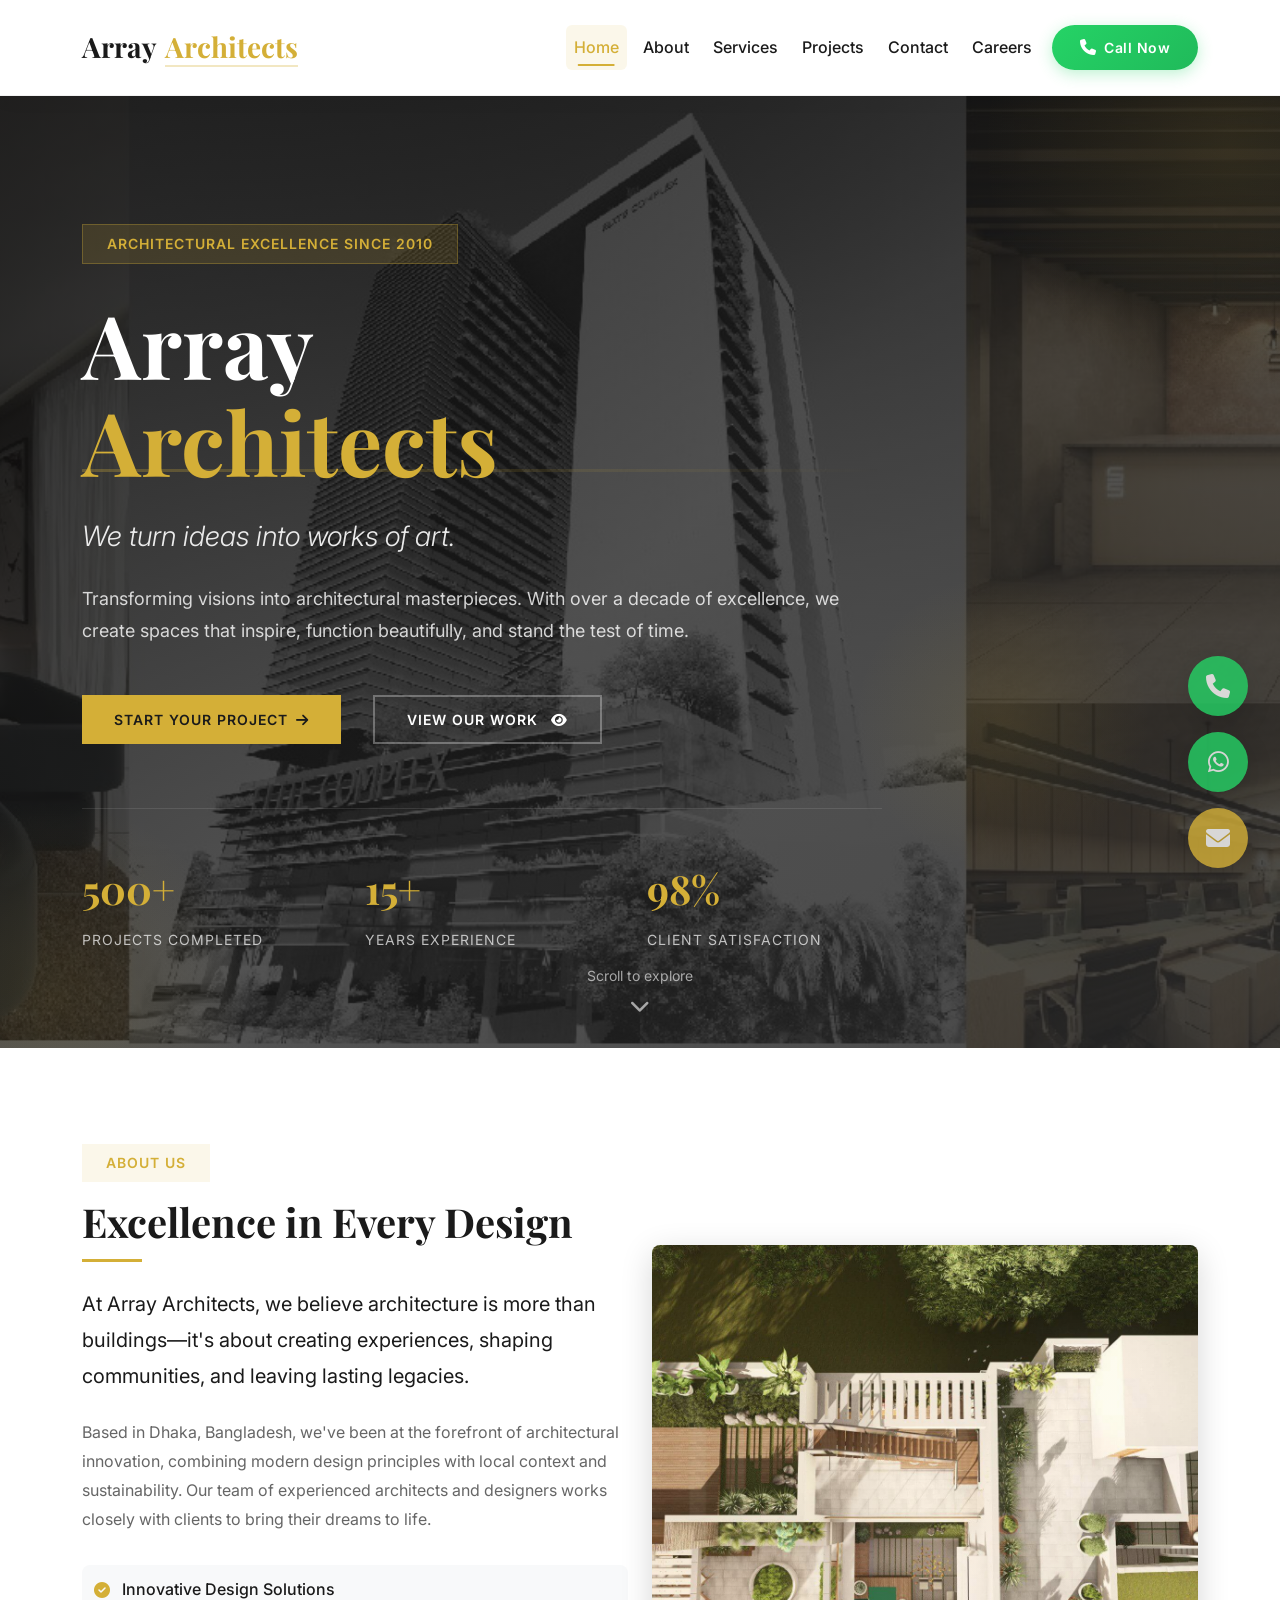
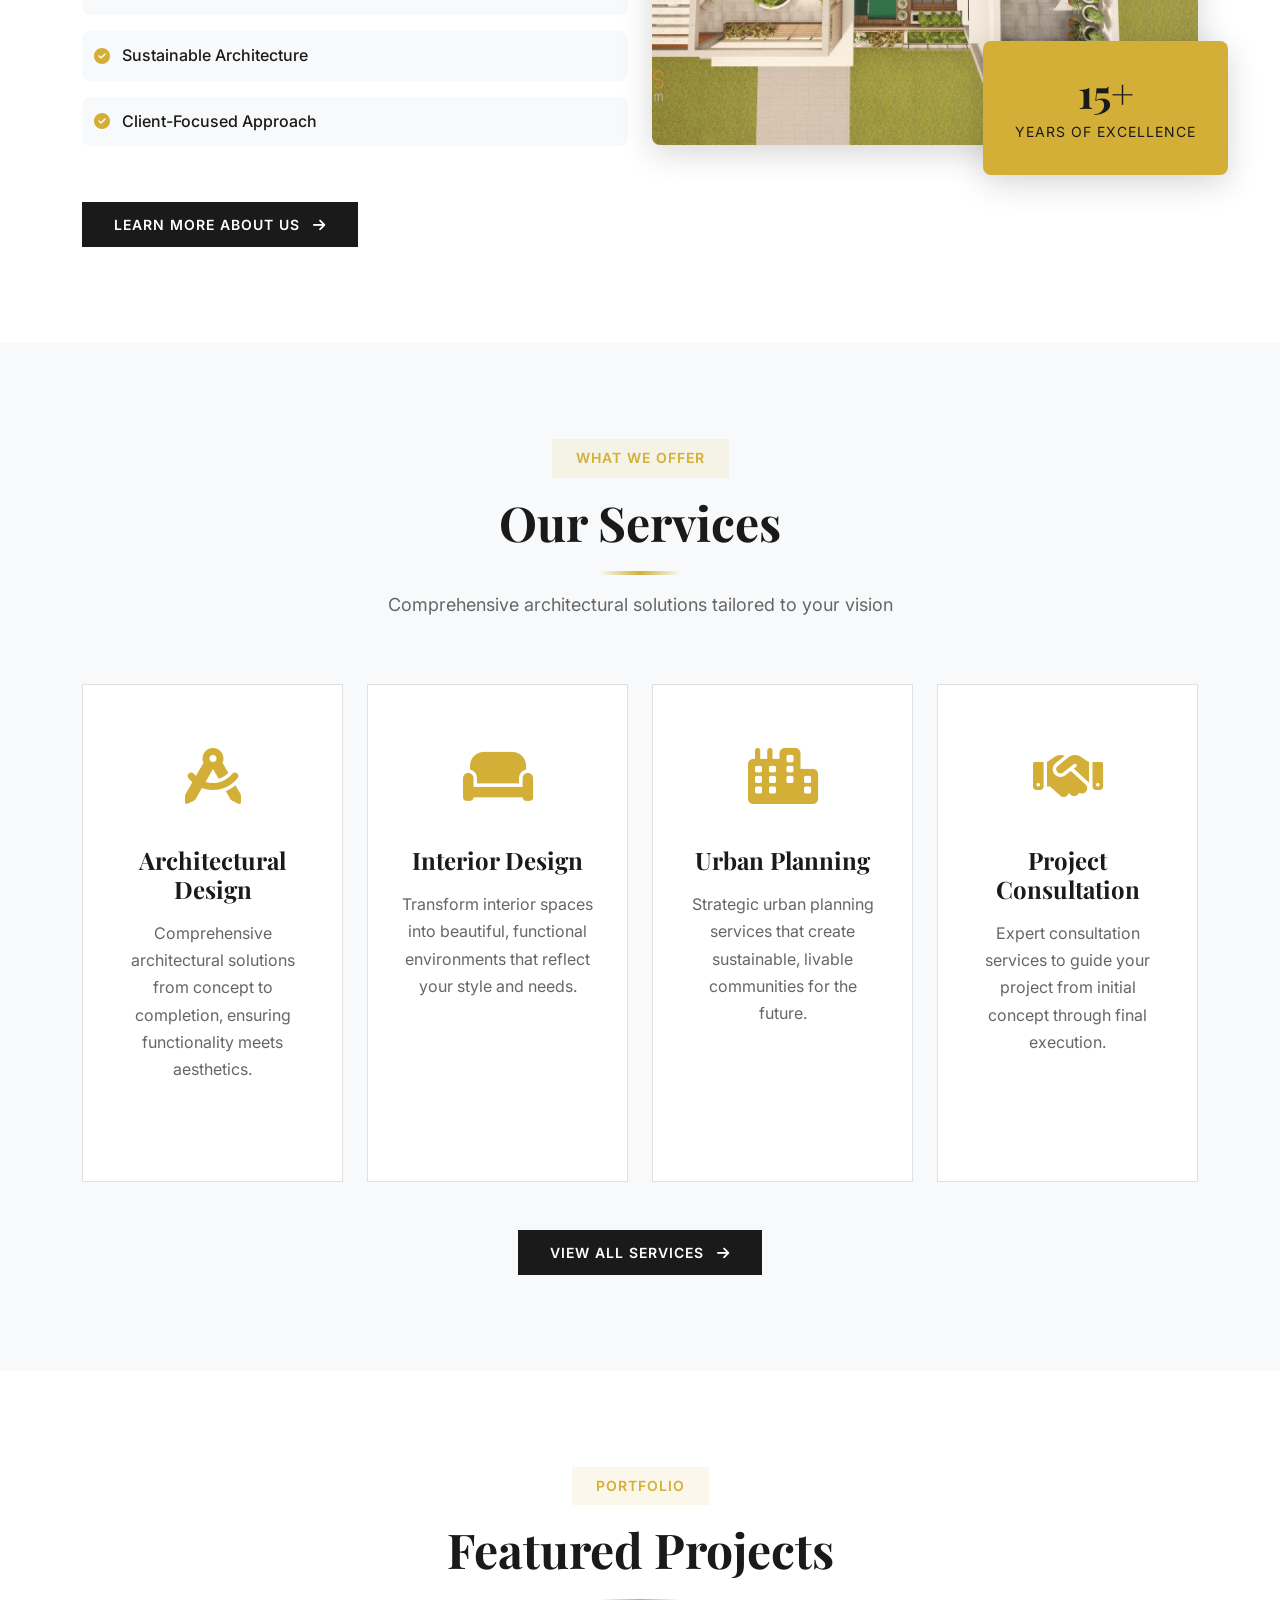
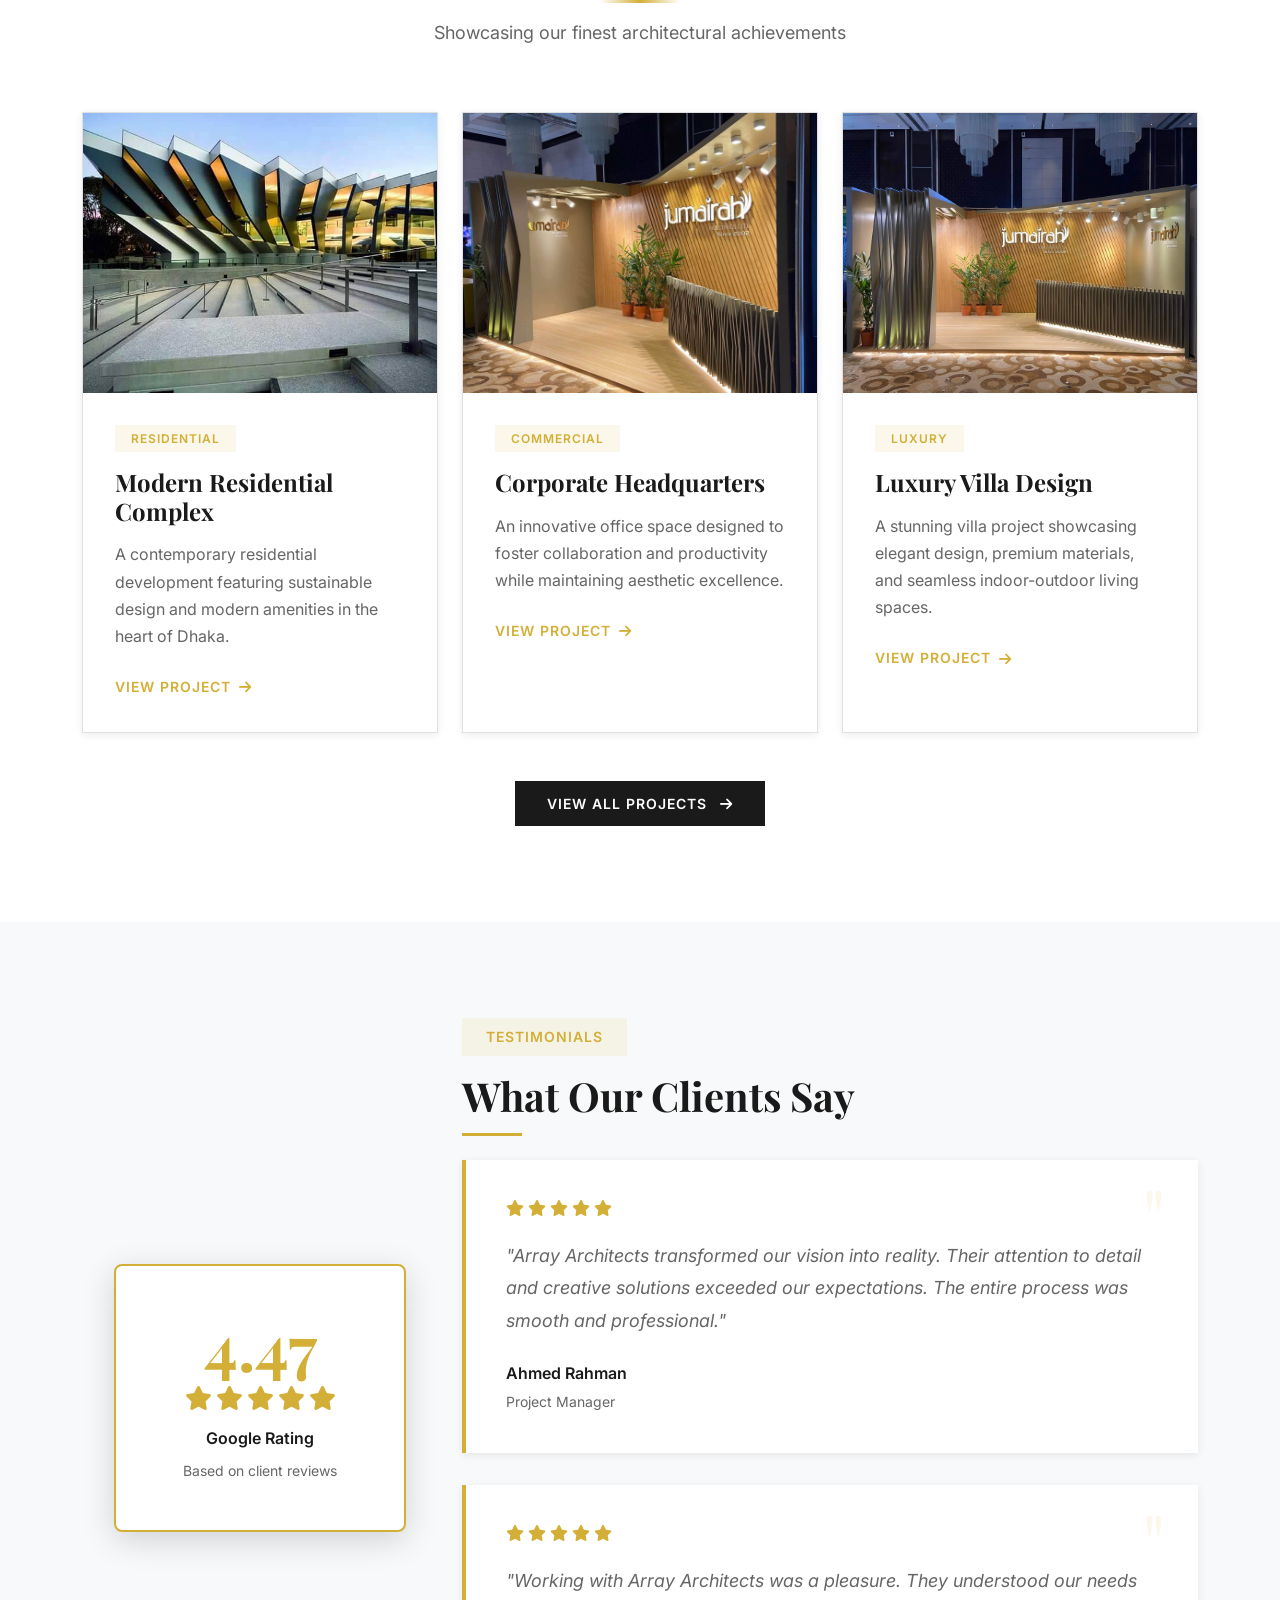
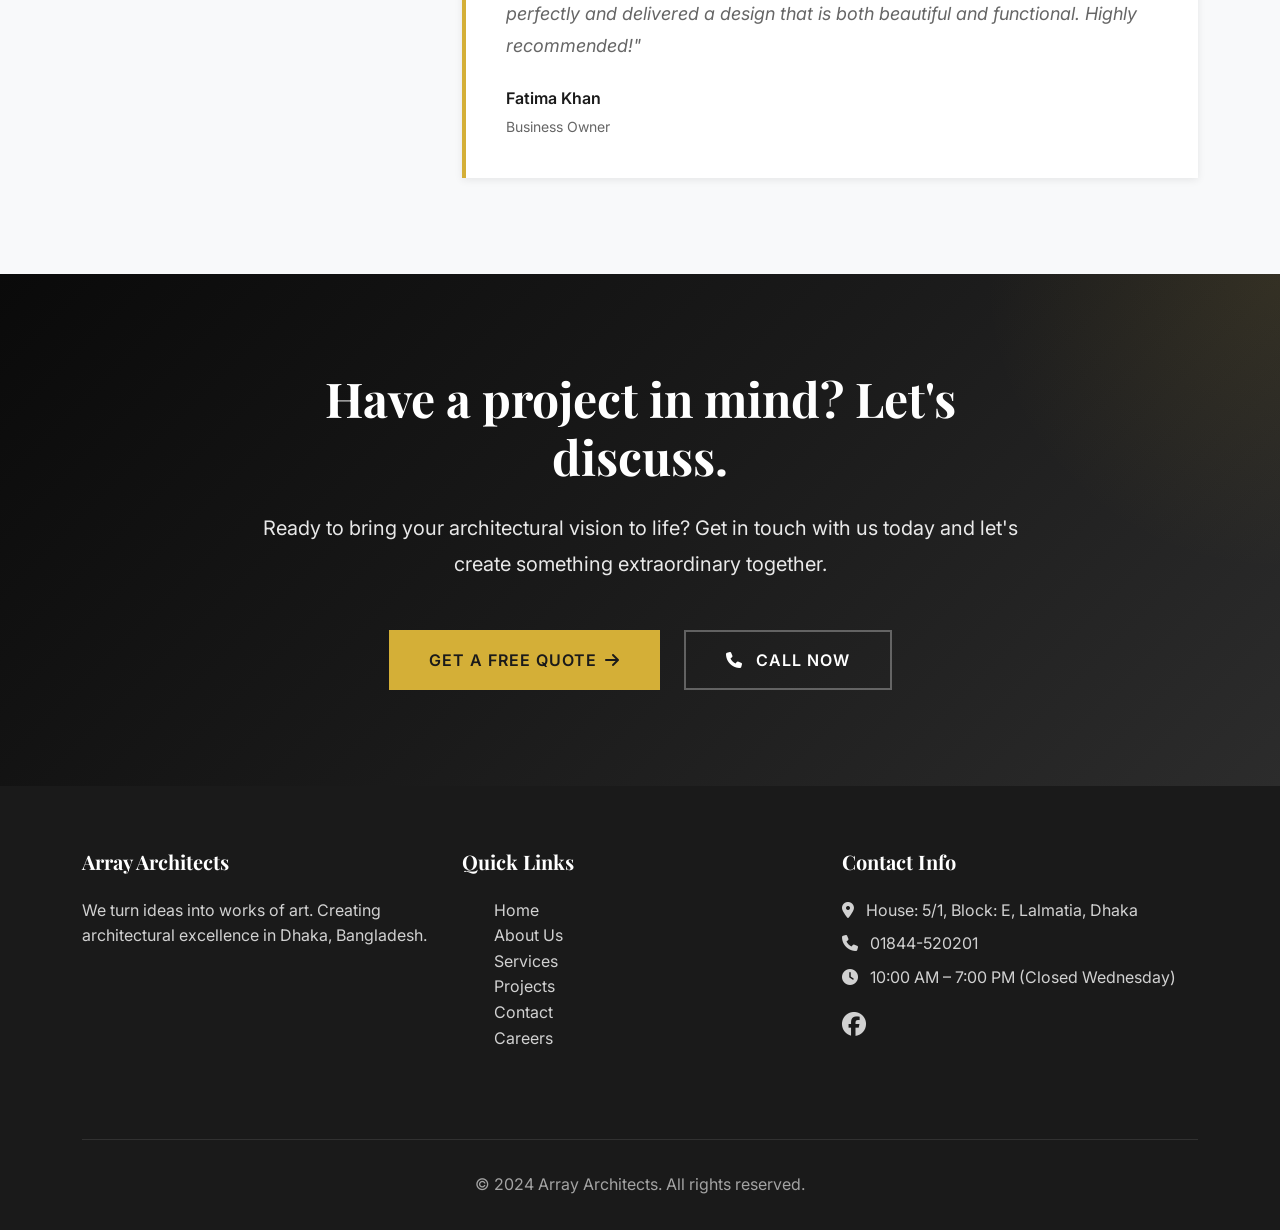
==== index.html @ 4f80e654 "Initial commit" ====
<!DOCTYPE html>
<html lang="en">
<head>
    <meta charset="UTF-8">
    <meta name="viewport" content="width=device-width, initial-scale=1.0">
    <meta name="description" content="Array Architects - We turn ideas into works of art. Professional architectural design, interior design, and urban planning services in Dhaka, Bangladesh.">
    <meta name="keywords" content="architecture, interior design, urban planning, Dhaka, Bangladesh, Array Architects">
    <meta name="author" content="Array Architects">
    <title>Array Architects - We turn ideas into works of art</title>
    
    <!-- Bootstrap 5 CSS -->
    <link href="https://cdn.jsdelivr.net/npm/bootstrap@5.3.0/dist/css/bootstrap.min.css" rel="stylesheet">
    
    <!-- Google Fonts -->
    <link href="https://fonts.googleapis.com/css2?family=Playfair+Display:wght@400;700&family=Inter:wght@300;400;500;600;700&display=swap" rel="stylesheet">
    
    <!-- Font Awesome for Icons -->
    <link rel="stylesheet" href="https://cdnjs.cloudflare.com/ajax/libs/font-awesome/6.4.0/css/all.min.css">
    
    <!-- Custom CSS -->
    <link rel="stylesheet" href="assets/css/style.css">
</head>
<body>
    <!-- ===== NAVBAR ===== -->
    <nav class="navbar navbar-expand-lg">
        <div class="container">
            <a class="navbar-brand" href="index.html">
                <span class="brand-text">Array</span>
                <span class="brand-accent">Architects</span>
            </a>
            <button class="navbar-toggler" type="button" data-bs-toggle="collapse" data-bs-target="#navbarNav" aria-label="Toggle navigation">
                <span class="navbar-toggler-icon"></span>
            </button>
            <div class="collapse navbar-collapse" id="navbarNav">
                <ul class="navbar-nav ms-auto">
                    <li class="nav-item">
                        <a class="nav-link active" href="index.html">
                            <span>Home</span>
                        </a>
                    </li>
                    <li class="nav-item">
                        <a class="nav-link" href="about.html">
                            <span>About</span>
                        </a>
                    </li>
                    <li class="nav-item">
                        <a class="nav-link" href="services.html">
                            <span>Services</span>
                        </a>
                    </li>
                    <li class="nav-item">
                        <a class="nav-link" href="projects.html">
                            <span>Projects</span>
                        </a>
                    </li>
                    <li class="nav-item">
                        <a class="nav-link" href="contact.html">
                            <span>Contact</span>
                        </a>
                    </li>
                    <li class="nav-item">
                        <a class="nav-link" href="careers.html">
                            <span>Careers</span>
                        </a>
                    </li>
                    <li class="nav-item">
                        <a class="btn btn-call" href="tel:+8801844520201">
                            <i class="fas fa-phone"></i>
                            <span>Call Now</span>
                        </a>
                    </li>
                </ul>
            </div>
        </div>
    </nav>

    <!-- ===== HERO SECTION ===== -->
    <section class="hero">
        <div class="hero-background" style="background-image: url('assets/images/banner1.jpg');">
            <div class="hero-overlay"></div>
            <div class="hero-shapes">
                <div class="shape shape-1"></div>
                <div class="shape shape-2"></div>
                <div class="shape shape-3"></div>
            </div>
        </div>
        <div class="container">
            <div class="hero-content">
                <div class="hero-badge">
                    <span>Architectural Excellence Since 2010</span>
                </div>
                <h1 class="hero-title">
                    <span class="title-line">Array</span>
                    <span class="title-line accent">Architects</span>
                </h1>
                <p class="tagline">We turn ideas into works of art.</p>
                <p class="hero-description">Transforming visions into architectural masterpieces. With over a decade of excellence, we create spaces that inspire, function beautifully, and stand the test of time.</p>
                <div class="hero-cta">
                    <a href="contact.html" class="btn btn-accent me-3">
                        <span>Start Your Project</span>
                        <i class="fas fa-arrow-right ms-2"></i>
                    </a>
                    <a href="projects.html" class="btn btn-outline-light">
                        <span>View Our Work</span>
                        <i class="fas fa-eye ms-2"></i>
                    </a>
                </div>
                <div class="hero-stats">
                    <div class="stat-item">
                        <div class="stat-number">500+</div>
                        <div class="stat-label">Projects Completed</div>
                    </div>
                    <div class="stat-item">
                        <div class="stat-number">15+</div>
                        <div class="stat-label">Years Experience</div>
                    </div>
                    <div class="stat-item">
                        <div class="stat-number">98%</div>
                        <div class="stat-label">Client Satisfaction</div>
                    </div>
                </div>
            </div>
        </div>
        <div class="hero-scroll-indicator">
            <span>Scroll to explore</span>
            <i class="fas fa-chevron-down"></i>
        </div>
    </section>

    <!-- ===== COMPANY INTRO ===== -->
    <section class="section intro-section">
        <div class="container">
            <div class="row align-items-center">
                <div class="col-lg-6">
                    <div class="section-label">About Us</div>
                    <h2 class="section-heading">Excellence in Every Design</h2>
                    <p class="lead-text">At Array Architects, we believe architecture is more than buildings—it's about creating experiences, shaping communities, and leaving lasting legacies.</p>
                    <p class="intro-text">Based in Dhaka, Bangladesh, we've been at the forefront of architectural innovation, combining modern design principles with local context and sustainability. Our team of experienced architects and designers works closely with clients to bring their dreams to life.</p>
                    <div class="intro-features">
                        <div class="feature-item">
                            <i class="fas fa-check-circle"></i>
                            <span>Innovative Design Solutions</span>
                        </div>
                        <div class="feature-item">
                            <i class="fas fa-check-circle"></i>
                            <span>Sustainable Architecture</span>
                        </div>
                        <div class="feature-item">
                            <i class="fas fa-check-circle"></i>
                            <span>Client-Focused Approach</span>
                        </div>
                    </div>
                    <a href="about.html" class="btn btn-primary mt-4">
                        <span>Learn More About Us</span>
                        <i class="fas fa-arrow-right ms-2"></i>
                    </a>
                </div>
                <div class="col-lg-6">
                    <div class="intro-image-wrapper">
                        <div class="intro-image">
                            <img src="assets/images/banner2.jpg" alt="Array Architects Excellence">
                            <div class="image-overlay"></div>
                        </div>
                        <div class="intro-badge">
                            <div class="badge-content">
                                <div class="badge-number">15+</div>
                                <div class="badge-text">Years of Excellence</div>
                            </div>
                        </div>
                    </div>
                </div>
            </div>
        </div>
    </section>

    <!-- ===== SERVICES OVERVIEW ===== -->
    <section class="section section-light services-section">
        <div class="container">
            <div class="section-header">
                <div class="section-label">What We Offer</div>
                <h2 class="section-title">Our Services</h2>
                <p class="section-subtitle">Comprehensive architectural solutions tailored to your vision</p>
            </div>
            <div class="row g-4">
                <div class="col-md-6 col-lg-3">
                    <div class="service-card">
                        <div class="service-card-inner">
                            <div class="service-icon">
                                <i class="fas fa-drafting-compass"></i>
                            </div>
                            <h4>Architectural Design</h4>
                            <p>Comprehensive architectural solutions from concept to completion, ensuring functionality meets aesthetics.</p>
                            <div class="service-link">
                                <a href="services.html">Learn More <i class="fas fa-arrow-right"></i></a>
                            </div>
                        </div>
                    </div>
                </div>
                <div class="col-md-6 col-lg-3">
                    <div class="service-card">
                        <div class="service-card-inner">
                            <div class="service-icon">
                                <i class="fas fa-couch"></i>
                            </div>
                            <h4>Interior Design</h4>
                            <p>Transform interior spaces into beautiful, functional environments that reflect your style and needs.</p>
                            <div class="service-link">
                                <a href="services.html">Learn More <i class="fas fa-arrow-right"></i></a>
                            </div>
                        </div>
                    </div>
                </div>
                <div class="col-md-6 col-lg-3">
                    <div class="service-card">
                        <div class="service-card-inner">
                            <div class="service-icon">
                                <i class="fas fa-city"></i>
                            </div>
                            <h4>Urban Planning</h4>
                            <p>Strategic urban planning services that create sustainable, livable communities for the future.</p>
                            <div class="service-link">
                                <a href="services.html">Learn More <i class="fas fa-arrow-right"></i></a>
                            </div>
                        </div>
                    </div>
                </div>
                <div class="col-md-6 col-lg-3">
                    <div class="service-card">
                        <div class="service-card-inner">
                            <div class="service-icon">
                                <i class="fas fa-handshake"></i>
                            </div>
                            <h4>Project Consultation</h4>
                            <p>Expert consultation services to guide your project from initial concept through final execution.</p>
                            <div class="service-link">
                                <a href="services.html">Learn More <i class="fas fa-arrow-right"></i></a>
                            </div>
                        </div>
                    </div>
                </div>
            </div>
            <div class="text-center mt-5">
                <a href="services.html" class="btn btn-primary">
                    <span>View All Services</span>
                    <i class="fas fa-arrow-right ms-2"></i>
                </a>
            </div>
        </div>
    </section>

    <!-- ===== FEATURED PROJECTS ===== -->
    <section class="section projects-section">
        <div class="container">
            <div class="section-header">
                <div class="section-label">Portfolio</div>
                <h2 class="section-title">Featured Projects</h2>
                <p class="section-subtitle">Showcasing our finest architectural achievements</p>
            </div>
            <div class="row g-4">
                <div class="col-md-6 col-lg-4">
                    <div class="project-card">
                        <div class="project-image">
                            <img src="assets/images/project1.jpg" alt="Modern Residential Complex">
                            <div class="project-overlay">
                                <a href="projects.html" class="project-link">
                                    <i class="fas fa-arrow-right"></i>
                                </a>
                            </div>
                        </div>
                        <div class="project-content">
                            <span class="project-category">Residential</span>
                            <h5 class="project-title">Modern Residential Complex</h5>
                            <p class="project-text">A contemporary residential development featuring sustainable design and modern amenities in the heart of Dhaka.</p>
                            <a href="projects.html" class="project-btn">
                                View Project <i class="fas fa-arrow-right"></i>
                            </a>
                        </div>
                    </div>
                </div>
                <div class="col-md-6 col-lg-4">
                    <div class="project-card">
                        <div class="project-image">
                            <img src="assets/images/project2.jpg" alt="Corporate Headquarters">
                            <div class="project-overlay">
                                <a href="projects.html" class="project-link">
                                    <i class="fas fa-arrow-right"></i>
                                </a>
                            </div>
                        </div>
                        <div class="project-content">
                            <span class="project-category">Commercial</span>
                            <h5 class="project-title">Corporate Headquarters</h5>
                            <p class="project-text">An innovative office space designed to foster collaboration and productivity while maintaining aesthetic excellence.</p>
                            <a href="projects.html" class="project-btn">
                                View Project <i class="fas fa-arrow-right"></i>
                            </a>
                        </div>
                    </div>
                </div>
                <div class="col-md-6 col-lg-4">
                    <div class="project-card">
                        <div class="project-image">
                            <img src="assets/images/project2_1.jpg" alt="Luxury Villa Design">
                            <div class="project-overlay">
                                <a href="projects.html" class="project-link">
                                    <i class="fas fa-arrow-right"></i>
                                </a>
                            </div>
                        </div>
                        <div class="project-content">
                            <span class="project-category">Luxury</span>
                            <h5 class="project-title">Luxury Villa Design</h5>
                            <p class="project-text">A stunning villa project showcasing elegant design, premium materials, and seamless indoor-outdoor living spaces.</p>
                            <a href="projects.html" class="project-btn">
                                View Project <i class="fas fa-arrow-right"></i>
                            </a>
                        </div>
                    </div>
                </div>
            </div>
            <div class="text-center mt-5">
                <a href="projects.html" class="btn btn-primary">
                    <span>View All Projects</span>
                    <i class="fas fa-arrow-right ms-2"></i>
                </a>
            </div>
        </div>
    </section>

    <!-- ===== CLIENT TRUST SECTION ===== -->
    <section class="section section-light testimonials-section">
        <div class="container">
            <div class="row align-items-center">
                <div class="col-lg-4">
                    <div class="trust-badge">
                        <div class="trust-badge-inner">
                            <div class="rating">4.47</div>
                            <div class="stars">
                                <i class="fas fa-star"></i>
                                <i class="fas fa-star"></i>
                                <i class="fas fa-star"></i>
                                <i class="fas fa-star"></i>
                                <i class="fas fa-star"></i>
                            </div>
                            <p class="trust-label">Google Rating</p>
                            <p class="trust-subtext">Based on client reviews</p>
                        </div>
                    </div>
                </div>
                <div class="col-lg-8">
                    <div class="section-label">Testimonials</div>
                    <h3 class="section-heading mb-4">What Our Clients Say</h3>
                    <div class="testimonials-grid">
                        <div class="testimonial-card">
                            <div class="testimonial-rating">
                                <i class="fas fa-star"></i>
                                <i class="fas fa-star"></i>
                                <i class="fas fa-star"></i>
                                <i class="fas fa-star"></i>
                                <i class="fas fa-star"></i>
                            </div>
                            <p class="testimonial-text">"Array Architects transformed our vision into reality. Their attention to detail and creative solutions exceeded our expectations. The entire process was smooth and professional."</p>
                            <div class="testimonial-author">
                                <div class="author-info">
                                    <strong>Ahmed Rahman</strong>
                                    <span>Project Manager</span>
                                </div>
                            </div>
                        </div>
                        <div class="testimonial-card">
                            <div class="testimonial-rating">
                                <i class="fas fa-star"></i>
                                <i class="fas fa-star"></i>
                                <i class="fas fa-star"></i>
                                <i class="fas fa-star"></i>
                                <i class="fas fa-star"></i>
                            </div>
                            <p class="testimonial-text">"Working with Array Architects was a pleasure. They understood our needs perfectly and delivered a design that is both beautiful and functional. Highly recommended!"</p>
                            <div class="testimonial-author">
                                <div class="author-info">
                                    <strong>Fatima Khan</strong>
                                    <span>Business Owner</span>
                                </div>
                            </div>
                        </div>
                    </div>
                </div>
            </div>
        </div>
    </section>

    <!-- ===== CTA SECTION ===== -->
    <section class="cta-section">
        <div class="cta-background">
            <div class="cta-shapes">
                <div class="cta-shape"></div>
            </div>
        </div>
        <div class="container">
            <div class="cta-content">
                <h2 class="cta-title">Have a project in mind? Let's discuss.</h2>
                <p class="cta-text">Ready to bring your architectural vision to life? Get in touch with us today and let's create something extraordinary together.</p>
                <div class="cta-buttons">
                    <a href="contact.html" class="btn btn-accent btn-large">
                        <span>Get a Free Quote</span>
                        <i class="fas fa-arrow-right ms-2"></i>
                    </a>
                    <a href="tel:+8801844520201" class="btn btn-outline-light btn-large">
                        <i class="fas fa-phone me-2"></i>
                        <span>Call Now</span>
                    </a>
                </div>
            </div>
        </div>
    </section>

    <!-- ===== FOOTER ===== -->
    <footer class="footer">
        <div class="container">
            <div class="row">
                <div class="col-lg-4 mb-4">
                    <h5>Array Architects</h5>
                    <p>We turn ideas into works of art. Creating architectural excellence in Dhaka, Bangladesh.</p>
                </div>
                <div class="col-lg-4 mb-4">
                    <h5>Quick Links</h5>
                    <ul>
                        <li><a href="index.html">Home</a></li>
                        <li><a href="about.html">About Us</a></li>
                        <li><a href="services.html">Services</a></li>
                        <li><a href="projects.html">Projects</a></li>
                        <li><a href="contact.html">Contact</a></li>
                        <li><a href="careers.html">Careers</a></li>
                    </ul>
                </div>
                <div class="col-lg-4 mb-4">
                    <h5>Contact Info</h5>
                    <p><i class="fas fa-map-marker-alt me-2"></i> House: 5/1, Block: E, Lalmatia, Dhaka</p>
                    <p><i class="fas fa-phone me-2"></i> <a href="tel:+8801844520201">01844-520201</a></p>
                    <p><i class="fas fa-clock me-2"></i> 10:00 AM – 7:00 PM (Closed Wednesday)</p>
                    <div class="mt-3">
                        <a href="https://www.facebook.com/arrayarchitectsbd/" target="_blank" rel="noopener noreferrer" class="me-3" style="color: rgba(255, 255, 255, 0.8); font-size: 1.5rem; transition: var(--transition);" title="Facebook">
                            <i class="fab fa-facebook"></i>
                        </a>
                    </div>
                </div>
            </div>
            <div class="footer-bottom">
                <p>&copy; 2024 Array Architects. All rights reserved.</p>
            </div>
        </div>
    </footer>

    <!-- ===== FLOATING CONTACT WIDGET ===== -->
    <div class="floating-contact">
        <a href="tel:+8801844520201" class="floating-btn call" title="Call Now">
            <i class="fas fa-phone"></i>
        </a>
        <a href="https://wa.me/8801844520201" target="_blank" class="floating-btn whatsapp" title="WhatsApp">
            <i class="fab fa-whatsapp"></i>
        </a>
        <a href="mailto:arrayarchitectsbd@gmail.com" class="floating-btn email" title="Email">
            <i class="fas fa-envelope"></i>
        </a>
    </div>

    <!-- Bootstrap 5 JS -->
    <script src="https://cdn.jsdelivr.net/npm/bootstrap@5.3.0/dist/js/bootstrap.bundle.min.js"></script>
    
    <!-- Custom JS -->
    <script src="assets/js/main.js"></script>
</body>
</html>
---- assets/css/style.css ----
/* ============================================
   ARRAY ARCHITECTS - MAIN STYLESHEET
   Clean, Modular, Architectural Design
   ============================================ */

/* ===== CSS VARIABLES ===== */
:root {
    --primary-color: #1a1a1a;
    --secondary-color: #2c2c2c;
    --accent-color: #d4af37;
    --text-dark: #1a1a1a;
    --text-light: #666666;
    --text-white: #ffffff;
    --bg-light: #f8f9fa;
    --bg-white: #ffffff;
    --border-color: #e0e0e0;
    --shadow-sm: 0 2px 8px rgba(0, 0, 0, 0.08);
    --shadow-md: 0 4px 16px rgba(0, 0, 0, 0.12);
    --shadow-lg: 0 8px 32px rgba(0, 0, 0, 0.16);
    --transition: all 0.3s ease;
    --font-primary: 'Inter', -apple-system, BlinkMacSystemFont, 'Segoe UI', sans-serif;
    --font-heading: 'Playfair Display', Georgia, serif;
}

/* ===== RESET & BASE ===== */
* {
    margin: 0;
    padding: 0;
    box-sizing: border-box;
}

html {
    scroll-behavior: smooth;
    font-size: 16px;
}

body {
    font-family: var(--font-primary);
    color: var(--text-dark);
    line-height: 1.6;
    overflow-x: hidden;
}

h1, h2, h3, h4, h5, h6 {
    font-family: var(--font-heading);
    font-weight: 700;
    line-height: 1.2;
    margin-bottom: 1rem;
    color: var(--text-dark);
}
h1 {
    font-family: var(--font-heading);
    font-weight: 700;
    line-height: 1.2;
    margin-bottom: 1rem;
    color: var(--text-white);
}

h1 { font-size: 3.5rem; }
h2 { font-size: 2.5rem; }
h3 { font-size: 2rem; }
h4 { font-size: 1.5rem; }
h5 { font-size: 1.25rem; }
h6 { font-size: 1rem; }

p {
    margin-bottom: 1rem;
    color: var(--text-light);
}

a {
    text-decoration: none;
    color: inherit;
    transition: var(--transition);
}

img {
    max-width: 100%;
    height: auto;
    display: block;
}

ul {
    list-style: none;
}

/* ===== TYPOGRAPHY UTILITIES ===== */
.text-accent {
    color: var(--accent-color);
}

.text-light {
    color: var(--text-light);
}

.text-center {
    text-align: center;
}

.section-label {
    display: inline-block;
    padding: 0.5rem 1.5rem;
    background: rgba(212, 175, 55, 0.1);
    color: var(--accent-color);
    font-size: 0.875rem;
    font-weight: 600;
    letter-spacing: 1px;
    text-transform: uppercase;
    margin-bottom: 1rem;
}

.section-header {
    text-align: center;
    margin-bottom: 4rem;
}

.section-title {
    font-size: 3rem;
    margin-bottom: 1rem;
    text-align: center;
    position: relative;
    padding-bottom: 1.5rem;
}

.section-title::after {
    content: '';
    position: absolute;
    bottom: 0;
    left: 50%;
    transform: translateX(-50%);
    width: 80px;
    height: 4px;
    background: linear-gradient(90deg, transparent, var(--accent-color), transparent);
}

.section-subtitle {
    font-size: 1.125rem;
    color: var(--text-light);
    max-width: 600px;
    margin: 0 auto;
}

.section-heading {
    font-size: 2.5rem;
    margin-bottom: 1.5rem;
    position: relative;
    padding-bottom: 1rem;
}

.section-heading::after {
    content: '';
    position: absolute;
    bottom: 0;
    left: 0;
    width: 60px;
    height: 3px;
    background: var(--accent-color);
}

/* ===== NAVBAR ===== */
.navbar {
    background: rgba(255, 255, 255, 0.98);
    backdrop-filter: blur(10px);
    box-shadow: 0 2px 20px rgba(0, 0, 0, 0.05);
    padding: 1.25rem 0;
    position: sticky;
    top: 0;
    z-index: 1000;
    transition: var(--transition);
    border-bottom: 1px solid rgba(0, 0, 0, 0.05);
}

.navbar.scrolled {
    box-shadow: 0 4px 30px rgba(0, 0, 0, 0.1);
    padding: 0.75rem 0;
}

.navbar-brand {
    font-family: var(--font-heading);
    font-size: 1.75rem;
    font-weight: 700;
    color: var(--text-dark);
    display: flex;
    align-items: center;
    gap: 0.5rem;
    transition: var(--transition);
}

.navbar-brand:hover {
    transform: translateY(-2px);
}

.brand-text {
    color: var(--text-dark);
}

.brand-accent {
    color: var(--accent-color);
    position: relative;
}

.brand-accent::after {
    content: '';
    position: absolute;
    bottom: 0.1em;
    left: 0;
    width: 100%;
    height: 2px;
    background: var(--accent-color);
    opacity: 0.3;
}

.navbar-nav {
    align-items: center;
}

.navbar-nav .nav-link {
    color: var(--text-dark);
    font-weight: 500;
    margin: 0 0.25rem;
    padding: 0.625rem 1.25rem;
    transition: var(--transition);
    position: relative;
    border-radius: 6px;
    display: flex;
    align-items: center;
}

.navbar-nav .nav-link span {
    position: relative;
    z-index: 1;
}

.navbar-nav .nav-link::before {
    content: '';
    position: absolute;
    top: 0;
    left: 0;
    right: 0;
    bottom: 0;
    background: rgba(212, 175, 55, 0.1);
    border-radius: 6px;
    transform: scale(0);
    transition: var(--transition);
    z-index: 0;
}

.navbar-nav .nav-link:hover::before,
.navbar-nav .nav-link.active::before {
    transform: scale(1);
}

.navbar-nav .nav-link:hover,
.navbar-nav .nav-link.active {
    color: var(--accent-color);
}

.navbar-nav .nav-link::after {
    content: '';
    position: absolute;
    bottom: 0.25rem;
    left: 50%;
    transform: translateX(-50%) scaleX(0);
    width: 60%;
    height: 2px;
    background: var(--accent-color);
    transition: var(--transition);
    border-radius: 2px;
}

.navbar-nav .nav-link:hover::after,
.navbar-nav .nav-link.active::after {
    transform: translateX(-50%) scaleX(1);
}

.navbar-toggler {
    border: none;
    padding: 0.5rem;
    border-radius: 6px;
    transition: var(--transition);
}

.navbar-toggler:focus {
    box-shadow: 0 0 0 3px rgba(212, 175, 55, 0.2);
}

.navbar-toggler:hover {
    background: rgba(212, 175, 55, 0.1);
}

.navbar-toggler-icon {
    background-image: url("data:image/svg+xml,%3csvg xmlns='http://www.w3.org/2000/svg' viewBox='0 0 30 30'%3e%3cpath stroke='rgba%2833, 37, 41, 0.75%29' stroke-linecap='round' stroke-miterlimit='10' stroke-width='2' d='M4 7h22M4 15h22M4 23h22'/%3e%3c/svg%3e");
}

/* ===== BUTTONS ===== */
.btn {
    padding: 0.75rem 2rem;
    font-weight: 600;
    border-radius: 0;
    text-transform: uppercase;
    letter-spacing: 1px;
    font-size: 0.875rem;
    transition: var(--transition);
    border: none;
    cursor: pointer;
}

.btn-primary {
    background: var(--primary-color);
    color: var(--text-white);
}

.btn-primary:hover {
    background: var(--secondary-color);
    color: var(--text-white);
    transform: translateY(-2px);
    box-shadow: var(--shadow-md);
}

.btn-accent {
    background: var(--accent-color);
    color: var(--text-dark);
    display: inline-flex;
    align-items: center;
}

.btn-accent:hover {
    background: #c19d26;
    color: var(--text-dark);
    transform: translateY(-2px);
    box-shadow: var(--shadow-md);
}

.btn-accent i {
    transition: var(--transition);
}

.btn-accent:hover i {
    transform: translateX(5px);
}

.btn-outline {
    background: transparent;
    border: 2px solid var(--primary-color);
    color: var(--primary-color);
}

.btn-outline:hover {
    background: var(--primary-color);
    color: var(--text-white);
}

.btn-call {
    background: linear-gradient(135deg, #25d366 0%, #20ba5a 100%);
    color: var(--text-white);
    padding: 0.75rem 1.75rem;
    font-size: 0.875rem;
    font-weight: 600;
    border-radius: 50px;
    display: inline-flex;
    align-items: center;
    gap: 0.5rem;
    box-shadow: 0 4px 15px rgba(37, 211, 102, 0.3);
    transition: var(--transition);
    border: none;
    text-transform: none;
    letter-spacing: 0.5px;
    margin-left: 0.5rem;
}

.btn-call i {
    font-size: 1rem;
    animation: pulse 2s infinite;
}

@keyframes pulse {
    0%, 100% {
        transform: scale(1);
    }
    50% {
        transform: scale(1.1);
    }
}

.btn-call:hover {
    background: linear-gradient(135deg, #20ba5a 0%, #1ea850 100%);
    color: var(--text-white);
    transform: translateY(-2px);
    box-shadow: 0 6px 20px rgba(37, 211, 102, 0.4);
}

.btn-call:active {
    transform: translateY(0);
}

/* ===== HERO SECTION ===== */
.hero {
    min-height: 100vh;
    display: flex;
    align-items: center;
    background: linear-gradient(135deg, #0a0a0a 0%, #1a1a1a 50%, #2c2c2c 100%);
    color: var(--text-white);
    position: relative;
    padding: 8rem 0 6rem;
    overflow: hidden;
}

.hero-background {
    position: absolute;
    top: 0;
    left: 0;
    right: 0;
    bottom: 0;
    z-index: 1;
    overflow: hidden;
    background-size: cover;
    background-position: center;
    background-repeat: no-repeat;
}

.hero-overlay {
    position: absolute;
    top: 0;
    left: 0;
    right: 0;
    bottom: 0;
    background: linear-gradient(135deg, rgba(10, 10, 10, 0.85) 0%, rgba(26, 26, 26, 0.75) 50%, rgba(44, 44, 44, 0.85) 100%);
    z-index: 1;
}

.hero-shapes {
    position: absolute;
    width: 100%;
    height: 100%;
    z-index: 2;
}

.shape {
    position: absolute;
    border-radius: 50%;
    background: radial-gradient(circle, rgba(212, 175, 55, 0.1) 0%, transparent 70%);
    animation: float 20s infinite ease-in-out;
}

.shape-1 {
    width: 500px;
    height: 500px;
    top: -200px;
    right: -200px;
    animation-delay: 0s;
}

.shape-2 {
    width: 400px;
    height: 400px;
    bottom: -150px;
    left: -150px;
    animation-delay: 5s;
}

.shape-3 {
    width: 300px;
    height: 300px;
    top: 50%;
    right: 10%;
    animation-delay: 10s;
}

@keyframes float {
    0%, 100% {
        transform: translate(0, 0) scale(1);
        opacity: 0.3;
    }
    50% {
        transform: translate(50px, -50px) scale(1.1);
        opacity: 0.5;
    }
}

.hero-content {
    position: relative;
    z-index: 3;
    max-width: 800px;
}

.hero-badge {
    display: inline-block;
    padding: 0.5rem 1.5rem;
    background: rgba(212, 175, 55, 0.15);
    border: 1px solid rgba(212, 175, 55, 0.3);
    color: var(--accent-color);
    font-size: 0.875rem;
    font-weight: 600;
    letter-spacing: 1px;
    text-transform: uppercase;
    margin-bottom: 2rem;
    animation: fadeInUp 0.8s ease;
}

.hero-title {
    font-size: 5.5rem;
    line-height: 1.1;
    margin-bottom: 1.5rem;
    animation: fadeInUp 0.8s ease 0.2s both;
}

.hero-title .title-line {
    display: block;
}

.hero-title .title-line.accent {
    color: var(--accent-color);
    position: relative;
}

.hero-title .title-line.accent::after {
    content: '';
    position: absolute;
    bottom: 0.2em;
    left: 0;
    width: 100%;
    height: 3px;
    background: linear-gradient(90deg, var(--accent-color) 0%, transparent 100%);
    opacity: 0.3;
}

.hero .tagline {
    font-size: 1.75rem;
    color: rgba(255, 255, 255, 0.9);
    margin-bottom: 1.5rem;
    font-weight: 300;
    font-style: italic;
    animation: fadeInUp 0.8s ease 0.4s both;
}

.hero-description {
    font-size: 1.125rem;
    color: rgba(255, 255, 255, 0.8);
    margin-bottom: 3rem;
    line-height: 1.8;
    animation: fadeInUp 0.8s ease 0.6s both;
}

.hero-cta {
    display: flex;
    gap: 1rem;
    flex-wrap: wrap;
    margin-bottom: 4rem;
    animation: fadeInUp 0.8s ease 0.8s both;
}

.btn-outline-light {
    background: transparent;
    border: 2px solid rgba(255, 255, 255, 0.3);
    color: var(--text-white);
}

.btn-outline-light:hover {
    background: rgba(255, 255, 255, 0.1);
    border-color: rgba(255, 255, 255, 0.5);
    color: var(--text-white);
}

.hero-stats {
    display: flex;
    gap: 3rem;
    flex-wrap: wrap;
    padding-top: 3rem;
    border-top: 1px solid rgba(255, 255, 255, 0.1);
    animation: fadeInUp 0.8s ease 1s both;
}

.stat-item {
    flex: 1;
    min-width: 150px;
}

.stat-number {
    font-size: 2.5rem;
    font-weight: 700;
    color: var(--accent-color);
    font-family: var(--font-heading);
    margin-bottom: 0.5rem;
}

.stat-label {
    font-size: 0.875rem;
    color: rgba(255, 255, 255, 0.7);
    text-transform: uppercase;
    letter-spacing: 1px;
}

.hero-scroll-indicator {
    position: absolute;
    bottom: 2rem;
    left: 50%;
    transform: translateX(-50%);
    z-index: 2;
    text-align: center;
    color: rgba(255, 255, 255, 0.6);
    font-size: 0.875rem;
    animation: bounce 2s infinite;
}

.hero-scroll-indicator i {
    display: block;
    margin-top: 0.5rem;
    font-size: 1.25rem;
}

@keyframes bounce {
    0%, 100% {
        transform: translateX(-50%) translateY(0);
    }
    50% {
        transform: translateX(-50%) translateY(10px);
    }
}

@keyframes fadeInUp {
    from {
        opacity: 0;
        transform: translateY(30px);
    }
    to {
        opacity: 1;
        transform: translateY(0);
    }
}

/* ===== PAGE HERO SECTIONS ===== */
.page-hero {
    min-height: 70vh;
    display: flex;
    align-items: center;
    position: relative;
    padding: 8rem 0 6rem;
    overflow: hidden;
}

.page-hero-content {
    position: relative;
    z-index: 3;
    max-width: 900px;
    margin: 0 auto;
    text-align: center;
    animation: fadeInUp 0.8s ease;
}

.page-hero-title {
    font-size: 4rem;
    line-height: 1.2;
    margin-bottom: 1.5rem;
    color: var(--text-white);
    font-family: var(--font-heading);
    animation: fadeInUp 0.8s ease 0.2s both;
}

.page-hero-tagline {
    font-size: 1.75rem;
    color: var(--accent-color);
    margin-bottom: 1.5rem;
    font-weight: 300;
    font-style: italic;
    animation: fadeInUp 0.8s ease 0.4s both;
}

.page-hero-description {
    font-size: 1.125rem;
    color: rgba(255, 255, 255, 0.9);
    margin-bottom: 2.5rem;
    line-height: 1.8;
    max-width: 700px;
    margin-left: auto;
    margin-right: auto;
    animation: fadeInUp 0.8s ease 0.6s both;
}

.page-hero-stats {
    display: flex;
    justify-content: center;
    gap: 4rem;
    flex-wrap: wrap;
    padding-top: 2.5rem;
    border-top: 1px solid rgba(255, 255, 255, 0.2);
    animation: fadeInUp 0.8s ease 0.8s both;
}

.page-stat {
    text-align: center;
}

.page-stat-number {
    font-size: 2.5rem;
    font-weight: 700;
    color: var(--accent-color);
    font-family: var(--font-heading);
    margin-bottom: 0.5rem;
    line-height: 1;
}

.page-stat-label {
    font-size: 0.875rem;
    color: rgba(255, 255, 255, 0.8);
    text-transform: uppercase;
    letter-spacing: 1px;
}

.page-hero-features {
    display: flex;
    justify-content: center;
    gap: 2rem;
    flex-wrap: wrap;
    margin-top: 2rem;
    animation: fadeInUp 0.8s ease 0.8s both;
}

.page-feature-item {
    display: flex;
    align-items: center;
    gap: 0.75rem;
    color: rgba(255, 255, 255, 0.9);
    font-size: 1rem;
}

.page-feature-item i {
    color: var(--accent-color);
    font-size: 1.25rem;
}

.page-hero-contact {
    display: flex;
    justify-content: center;
    gap: 1.5rem;
    flex-wrap: wrap;
    margin-top: 2.5rem;
    animation: fadeInUp 0.8s ease 1s both;
}

.page-contact-btn {
    display: inline-flex;
    align-items: center;
    gap: 0.75rem;
    padding: 1rem 2rem;
    background: rgba(255, 255, 255, 0.1);
    border: 2px solid rgba(255, 255, 255, 0.3);
    color: var(--text-white);
    border-radius: 50px;
    font-weight: 600;
    transition: var(--transition);
    backdrop-filter: blur(10px);
}

.page-contact-btn:hover {
    background: rgba(255, 255, 255, 0.2);
    border-color: var(--accent-color);
    color: var(--text-white);
    transform: translateY(-3px);
    box-shadow: 0 10px 30px rgba(0, 0, 0, 0.3);
}

.page-contact-btn i {
    font-size: 1.25rem;
}

/* ===== SECTIONS ===== */
.section {
    padding: 6rem 0;
    position: relative;
}

.section-light {
    background: var(--bg-light);
}

.section-dark {
    background: var(--secondary-color);
    color: var(--text-white);
}

.section-dark h2,
.section-dark h3,
.section-dark h4 {
    color: var(--text-white);
}

.section-dark p {
    color: rgba(255, 255, 255, 0.8);
}

/* ===== INTRO SECTION ===== */
.intro-section {
    background: var(--bg-white);
}

.intro-section .lead-text {
    font-size: 1.25rem;
    color: var(--text-dark);
    font-weight: 400;
    margin-bottom: 1.5rem;
    line-height: 1.8;
}

.intro-text {
    color: var(--text-light);
    line-height: 1.8;
    margin-bottom: 2rem;
}

.intro-features {
    margin: 2rem 0;
}

.feature-item {
    display: flex;
    align-items: center;
    gap: 1rem;
    margin-bottom: 1rem;
    color: var(--text-dark);
}

.feature-item i {
    color: var(--accent-color);
    font-size: 1.25rem;
}

.intro-image-wrapper {
    position: relative;
}

.intro-image {
    position: relative;
    overflow: hidden;
    border-radius: 8px;
    box-shadow: var(--shadow-lg);
}

.intro-image img {
    width: 100%;
    height: 500px;
    object-fit: cover;
    display: block;
}

.image-placeholder {
    height: 500px;
    background: linear-gradient(135deg, #1a1a1a 0%, #2c2c2c 100%);
    display: flex;
    align-items: center;
    justify-content: center;
    color: white;
    font-size: 5rem;
    position: relative;
}

.image-overlay {
    position: absolute;
    top: 0;
    left: 0;
    right: 0;
    bottom: 0;
    background: linear-gradient(135deg, rgba(212, 175, 55, 0.1) 0%, transparent 100%);
    pointer-events: none;
}

.intro-badge {
    position: absolute;
    bottom: -30px;
    right: -30px;
    background: var(--accent-color);
    padding: 2rem;
    border-radius: 8px;
    box-shadow: var(--shadow-lg);
    z-index: 2;
}

.badge-content {
    text-align: center;
}

.badge-number {
    font-size: 2.5rem;
    font-weight: 700;
    color: var(--text-dark);
    font-family: var(--font-heading);
    line-height: 1;
}

.badge-text {
    font-size: 0.875rem;
    color: var(--text-dark);
    text-transform: uppercase;
    letter-spacing: 1px;
    margin-top: 0.5rem;
}

/* ===== CARDS ===== */
.card {
    border: none;
    border-radius: 0;
    box-shadow: var(--shadow-sm);
    transition: var(--transition);
    height: 100%;
    background: var(--bg-white);
}

.card:hover {
    transform: translateY(-8px);
    box-shadow: var(--shadow-lg);
}

.card-img-top {
    height: 250px;
    object-fit: cover;
    background: var(--bg-light);
}

.card-body {
    padding: 2rem;
}

.card-title {
    font-size: 1.5rem;
    margin-bottom: 1rem;
    color: var(--text-dark);
}

.card-text {
    color: var(--text-light);
    margin-bottom: 1.5rem;
}

/* ===== SERVICE CARDS ===== */
.services-section {
    position: relative;
}

.service-card {
    height: 100%;
    position: relative;
    overflow: hidden;
}

.service-card-inner {
    text-align: center;
    padding: 3rem 2rem;
    background: var(--bg-white);
    box-shadow: var(--shadow-sm);
    transition: var(--transition);
    height: 100%;
    border: 1px solid var(--border-color);
    position: relative;
    overflow: hidden;
}

.service-card-inner::before {
    content: '';
    position: absolute;
    top: 0;
    left: 0;
    width: 100%;
    height: 4px;
    background: linear-gradient(90deg, var(--accent-color), transparent);
    transform: scaleX(0);
    transform-origin: left;
    transition: var(--transition);
}

.service-card:hover .service-card-inner {
    transform: translateY(-10px);
    box-shadow: var(--shadow-lg);
    border-color: var(--accent-color);
}

.service-card:hover .service-card-inner::before {
    transform: scaleX(1);
}

.service-icon {
    font-size: 3.5rem;
    color: var(--accent-color);
    margin-bottom: 1.5rem;
    transition: var(--transition);
    display: inline-block;
}

.service-card:hover .service-icon {
    transform: scale(1.1) rotate(5deg);
}

.service-card h4 {
    margin-bottom: 1rem;
    color: var(--text-dark);
    font-size: 1.5rem;
}

.service-card p {
    color: var(--text-light);
    margin-bottom: 1.5rem;
    line-height: 1.7;
}

.service-link {
    margin-top: 1.5rem;
    opacity: 0;
    transform: translateY(10px);
    transition: var(--transition);
}

.service-card:hover .service-link {
    opacity: 1;
    transform: translateY(0);
}

.service-link a {
    color: var(--accent-color);
    font-weight: 600;
    text-transform: uppercase;
    font-size: 0.875rem;
    letter-spacing: 1px;
    display: inline-flex;
    align-items: center;
    gap: 0.5rem;
}

.service-link a:hover {
    gap: 1rem;
}

/* ===== PORTFOLIO / PROJECTS ===== */
.projects-section {
    background: var(--bg-white);
}

.portfolio-filter {
    display: flex;
    justify-content: center;
    flex-wrap: wrap;
    gap: 1rem;
    margin-bottom: 3rem;
}

.filter-btn {
    padding: 0.5rem 1.5rem;
    background: transparent;
    border: 2px solid var(--border-color);
    color: var(--text-dark);
    cursor: pointer;
    transition: var(--transition);
    font-weight: 500;
}

.filter-btn:hover,
.filter-btn.active {
    background: var(--primary-color);
    color: var(--text-white);
    border-color: var(--primary-color);
}

.portfolio-grid {
    display: grid;
    grid-template-columns: repeat(auto-fill, minmax(300px, 1fr));
    gap: 2rem;
    margin-top: 2rem;
}

.portfolio-item {
    position: relative;
    overflow: hidden;
    cursor: pointer;
    background: var(--bg-light);
    aspect-ratio: 4/3;
}

.portfolio-item img {
    width: 100%;
    height: 100%;
    object-fit: cover;
    transition: var(--transition);
    display: block;
}

.portfolio-item:hover img {
    transform: scale(1.1);
}

.portfolio-overlay {
    position: absolute;
    top: 0;
    left: 0;
    right: 0;
    bottom: 0;
    background: linear-gradient(to top, rgba(26, 26, 26, 0.9) 0%, transparent 100%);
    display: flex;
    align-items: flex-end;
    padding: 2rem;
    opacity: 0;
    transition: var(--transition);
}

.portfolio-item:hover .portfolio-overlay {
    opacity: 1;
}

.portfolio-overlay h4 {
    color: var(--text-white);
    margin: 0;
}

.portfolio-overlay p {
    color: rgba(255, 255, 255, 0.8);
    margin: 0.5rem 0 0 0;
}

/* ===== PROJECT CARDS ===== */
.project-card {
    background: var(--bg-white);
    box-shadow: var(--shadow-sm);
    transition: var(--transition);
    height: 100%;
    overflow: hidden;
    border: 1px solid var(--border-color);
}

.project-card:hover {
    transform: translateY(-10px);
    box-shadow: var(--shadow-lg);
}

.project-image {
    position: relative;
    height: 280px;
    overflow: hidden;
    background: var(--bg-light);
}

.project-image img {
    width: 100%;
    height: 100%;
    object-fit: cover;
    transition: var(--transition);
    display: block;
}

.project-card:hover .project-image img {
    transform: scale(1.1);
}

.project-placeholder {
    width: 100%;
    height: 100%;
    background: linear-gradient(135deg, #1a1a1a 0%, #2c2c2c 100%);
    display: flex;
    align-items: center;
    justify-content: center;
    color: white;
    font-size: 4rem;
    transition: var(--transition);
}

.project-card:hover .project-placeholder {
    transform: scale(1.1);
}

.project-overlay {
    position: absolute;
    top: 0;
    left: 0;
    right: 0;
    bottom: 0;
    background: linear-gradient(135deg, rgba(212, 175, 55, 0.9) 0%, rgba(26, 26, 26, 0.9) 100%);
    display: flex;
    align-items: center;
    justify-content: center;
    opacity: 0;
    transition: var(--transition);
}

.project-card:hover .project-overlay {
    opacity: 1;
}

.project-link {
    width: 60px;
    height: 60px;
    background: var(--text-white);
    color: var(--text-dark);
    border-radius: 50%;
    display: flex;
    align-items: center;
    justify-content: center;
    font-size: 1.5rem;
    transition: var(--transition);
    transform: scale(0.8);
}

.project-card:hover .project-link {
    transform: scale(1);
}

.project-link:hover {
    transform: scale(1.1) rotate(90deg);
    background: var(--accent-color);
    color: var(--text-dark);
}

.project-content {
    padding: 2rem;
}

.project-category {
    display: inline-block;
    padding: 0.25rem 1rem;
    background: rgba(212, 175, 55, 0.1);
    color: var(--accent-color);
    font-size: 0.75rem;
    font-weight: 600;
    text-transform: uppercase;
    letter-spacing: 1px;
    margin-bottom: 1rem;
}

.project-title {
    font-size: 1.5rem;
    margin-bottom: 1rem;
    color: var(--text-dark);
    font-family: var(--font-heading);
}

.project-text {
    color: var(--text-light);
    margin-bottom: 1.5rem;
    line-height: 1.7;
}

.project-btn {
    color: var(--accent-color);
    font-weight: 600;
    text-transform: uppercase;
    font-size: 0.875rem;
    letter-spacing: 1px;
    display: inline-flex;
    align-items: center;
    gap: 0.5rem;
    transition: var(--transition);
}

.project-btn:hover {
    gap: 1rem;
    color: var(--primary-color);
}

/* ===== MODAL ===== */
.modal {
    display: none;
    position: fixed;
    z-index: 2000;
    left: 0;
    top: 0;
    width: 100%;
    height: 100%;
    background: rgba(0, 0, 0, 0.95);
    backdrop-filter: blur(5px);
    overflow: auto;
    animation: fadeIn 0.3s ease;
}

@keyframes fadeIn {
    from {
        opacity: 0;
    }
    to {
        opacity: 1;
    }
}

.modal-content {
    background: var(--bg-white);
    margin: 3% auto;
    padding: 0;
    max-width: 1000px;
    width: 95%;
    position: relative;
    border-radius: 12px;
    overflow: hidden;
    box-shadow: 0 20px 60px rgba(0, 0, 0, 0.3);
    animation: modalFadeIn 0.4s ease;
}

@keyframes modalFadeIn {
    from {
        opacity: 0;
        transform: translateY(30px) scale(0.95);
    }
    to {
        opacity: 1;
        transform: translateY(0) scale(1);
    }
}

.modal-close {
    position: absolute;
    top: 1.5rem;
    right: 1.5rem;
    font-size: 1.75rem;
    color: var(--text-white);
    background: rgba(0, 0, 0, 0.6);
    width: 45px;
    height: 45px;
    display: flex;
    align-items: center;
    justify-content: center;
    cursor: pointer;
    z-index: 2001;
    transition: var(--transition);
    border-radius: 50%;
    border: 2px solid rgba(255, 255, 255, 0.2);
}

.modal-close:hover {
    background: rgba(0, 0, 0, 0.9);
    transform: rotate(90deg);
    border-color: var(--accent-color);
}

.modal-body {
    padding: 0;
}

/* ===== PROJECT MODAL CONTENT ===== */
.project-modal-content {
    width: 100%;
}

.project-modal-image {
    position: relative;
    width: 100%;
    height: 400px;
    overflow: hidden;
}

.project-modal-image img {
    width: 100%;
    height: 100%;
    object-fit: cover;
    display: block;
}

.project-modal-overlay {
    position: absolute;
    top: 0;
    left: 0;
    right: 0;
    bottom: 0;
    background: linear-gradient(to bottom, transparent 0%, rgba(0, 0, 0, 0.3) 100%);
}

.project-modal-header {
    padding: 2.5rem 2.5rem 2rem;
    background: var(--bg-white);
    border-bottom: 1px solid var(--border-color);
}

.project-modal-badge {
    display: inline-block;
    padding: 0.5rem 1.25rem;
    background: rgba(212, 175, 55, 0.1);
    color: var(--accent-color);
    font-size: 0.875rem;
    font-weight: 600;
    text-transform: uppercase;
    letter-spacing: 1px;
    border-radius: 50px;
    margin-bottom: 1rem;
}

.project-modal-title {
    font-size: 2.5rem;
    margin-bottom: 0.75rem;
    color: var(--text-dark);
    font-family: var(--font-heading);
}

.project-modal-location {
    color: var(--text-light);
    font-size: 1.125rem;
    margin: 0;
    display: flex;
    align-items: center;
    gap: 0.5rem;
}

.project-modal-location i {
    color: var(--accent-color);
}

.project-modal-info {
    display: grid;
    grid-template-columns: repeat(auto-fit, minmax(200px, 1fr));
    gap: 1.5rem;
    padding: 2rem 2.5rem;
    background: var(--bg-light);
    border-bottom: 1px solid var(--border-color);
}

.project-info-item {
    display: flex;
    align-items: center;
    gap: 1rem;
}

.info-icon {
    width: 50px;
    height: 50px;
    background: var(--accent-color);
    color: var(--text-dark);
    border-radius: 10px;
    display: flex;
    align-items: center;
    justify-content: center;
    font-size: 1.25rem;
    flex-shrink: 0;
}

.info-content {
    flex: 1;
}

.info-label {
    font-size: 0.875rem;
    color: var(--text-light);
    text-transform: uppercase;
    letter-spacing: 0.5px;
    margin-bottom: 0.25rem;
}

.info-value {
    font-size: 1.125rem;
    font-weight: 600;
    color: var(--text-dark);
}

.project-modal-description,
.project-modal-features {
    padding: 2rem 2.5rem;
    border-bottom: 1px solid var(--border-color);
}

.project-modal-description:last-child,
.project-modal-features:last-child {
    border-bottom: none;
}

.project-modal-description h4,
.project-modal-features h4 {
    font-size: 1.5rem;
    margin-bottom: 1.25rem;
    color: var(--text-dark);
    display: flex;
    align-items: center;
    gap: 0.75rem;
}

.project-modal-description h4 i,
.project-modal-features h4 i {
    color: var(--accent-color);
}

.project-modal-description p {
    color: var(--text-light);
    line-height: 1.8;
    font-size: 1.0625rem;
    margin: 0;
}

.features-grid {
    display: grid;
    grid-template-columns: repeat(auto-fit, minmax(250px, 1fr));
    gap: 1rem;
}

.feature-item {
    display: flex;
    align-items: center;
    gap: 0.75rem;
    padding: 0.75rem;
    background: var(--bg-light);
    border-radius: 8px;
    transition: var(--transition);
}

.feature-item:hover {
    background: rgba(212, 175, 55, 0.1);
    transform: translateX(5px);
}

.feature-item i {
    color: var(--accent-color);
    font-size: 1rem;
}

.feature-item span {
    color: var(--text-dark);
    font-weight: 500;
}

.project-modal-actions {
    padding: 2rem 2.5rem;
    background: var(--bg-light);
    display: flex;
    gap: 1rem;
    flex-wrap: wrap;
}

.project-modal-actions .btn {
    display: inline-flex;
    align-items: center;
    gap: 0.5rem;
    padding: 0.875rem 2rem;
}

.project-modal-actions .btn i {
    transition: var(--transition);
}

.project-modal-actions .btn:hover i {
    transform: translateX(3px);
}

/* ===== TESTIMONIALS ===== */
.testimonials-section {
    position: relative;
}

.testimonials-grid {
    display: grid;
    grid-template-columns: 1fr;
    gap: 2rem;
}

.testimonial-card {
    background: var(--bg-white);
    padding: 2.5rem;
    box-shadow: var(--shadow-sm);
    border-left: 4px solid var(--accent-color);
    transition: var(--transition);
    position: relative;
}

.testimonial-card::before {
    content: '"';
    position: absolute;
    top: 1rem;
    right: 2rem;
    font-size: 5rem;
    color: rgba(212, 175, 55, 0.1);
    font-family: var(--font-heading);
    line-height: 1;
}

.testimonial-card:hover {
    transform: translateY(-5px);
    box-shadow: var(--shadow-lg);
}

.testimonial-rating {
    color: var(--accent-color);
    font-size: 1rem;
    margin-bottom: 1.5rem;
    display: flex;
    gap: 0.25rem;
}

.testimonial-rating i {
    font-size: 1rem;
}

.testimonial-text {
    font-style: italic;
    font-size: 1.125rem;
    color: var(--text-light);
    margin-bottom: 1.5rem;
    line-height: 1.8;
    position: relative;
    z-index: 1;
}

.testimonial-author {
    display: flex;
    align-items: center;
    gap: 1rem;
}

.author-info {
    display: flex;
    flex-direction: column;
}

.author-info strong {
    color: var(--text-dark);
    font-weight: 600;
    margin-bottom: 0.25rem;
}

.author-info span {
    color: var(--text-light);
    font-size: 0.875rem;
}

/* ===== TRUST SECTION ===== */
.trust-badge {
    text-align: center;
    padding: 2rem;
    position: sticky;
    top: 100px;
}

.trust-badge-inner {
    background: var(--bg-white);
    padding: 3rem 2rem;
    box-shadow: var(--shadow-lg);
    border-radius: 8px;
    border: 2px solid var(--accent-color);
}

.trust-badge .rating {
    font-size: 4rem;
    color: var(--accent-color);
    font-weight: 700;
    font-family: var(--font-heading);
    margin-bottom: 0.5rem;
    line-height: 1;
}

.trust-badge .stars {
    font-size: 1.5rem;
    color: var(--accent-color);
    margin-bottom: 1rem;
    display: flex;
    justify-content: center;
    gap: 0.25rem;
}

.trust-label {
    font-weight: 600;
    color: var(--text-dark);
    font-size: 1rem;
    margin-bottom: 0.5rem;
}

.trust-subtext {
    color: var(--text-light);
    font-size: 0.875rem;
    margin: 0;
}

/* ===== FORMS ===== */
.form-group {
    margin-bottom: 1.5rem;
}

.form-label {
    display: block;
    margin-bottom: 0.5rem;
    font-weight: 600;
    color: var(--text-dark);
}

.form-control {
    width: 100%;
    padding: 0.75rem 1rem;
    border: 2px solid var(--border-color);
    background: var(--bg-white);
    font-family: var(--font-primary);
    font-size: 1rem;
    transition: var(--transition);
    border-radius: 0;
}

.form-control:focus {
    outline: none;
    border-color: var(--accent-color);
    box-shadow: 0 0 0 3px rgba(212, 175, 55, 0.1);
}

.form-control.error {
    border-color: #dc3545;
}

.error-message {
    color: #dc3545;
    font-size: 0.875rem;
    margin-top: 0.5rem;
    display: none;
}

.error-message.show {
    display: block;
}

.success-message {
    background: #d4edda;
    color: #155724;
    padding: 1rem;
    border-radius: 4px;
    margin-bottom: 1.5rem;
    display: none;
}

.success-message.show {
    display: block;
}

textarea.form-control {
    min-height: 150px;
    resize: vertical;
}

/* ===== CONTACT INFO ===== */
.contact-info {
    background: var(--bg-light);
    padding: 2.5rem;
    height: 100%;
}

.contact-item {
    margin-bottom: 2rem;
    display: flex;
    align-items: flex-start;
}

.contact-icon {
    font-size: 1.5rem;
    color: var(--accent-color);
    margin-right: 1rem;
    min-width: 30px;
}

.contact-item h5 {
    margin-bottom: 0.5rem;
    color: var(--text-dark);
}

.contact-item p {
    margin: 0;
    color: var(--text-light);
}

.contact-item a {
    color: var(--accent-color);
}

.contact-item a:hover {
    text-decoration: underline;
}

/* ===== FLOATING CONTACT WIDGET ===== */
.floating-contact {
    position: fixed;
    bottom: 2rem;
    right: 2rem;
    z-index: 999;
    display: flex;
    flex-direction: column;
    gap: 1rem;
}

.floating-btn {
    width: 60px;
    height: 60px;
    border-radius: 50%;
    display: flex;
    align-items: center;
    justify-content: center;
    color: var(--text-white);
    font-size: 1.5rem;
    box-shadow: var(--shadow-lg);
    transition: var(--transition);
    cursor: pointer;
    border: none;
    text-decoration: none;
}

.floating-btn:hover {
    transform: scale(1.1);
    box-shadow: var(--shadow-md);
}

.floating-btn.call {
    background: #25d366;
}

.floating-btn.whatsapp {
    background: #25d366;
}

.floating-btn.email {
    background: var(--accent-color);
}

/* ===== FOOTER ===== */
.footer {
    background: var(--primary-color);
    color: var(--text-white);
    padding: 4rem 0 2rem;
}

.footer h5 {
    color: var(--text-white);
    margin-bottom: 1.5rem;
}

.footer p,
.footer a {
    color: rgba(255, 255, 255, 0.8);
    margin-bottom: 0.5rem;
}

.footer a:hover {
    color: var(--accent-color);
}

.footer-bottom {
    border-top: 1px solid rgba(255, 255, 255, 0.1);
    margin-top: 3rem;
    padding-top: 2rem;
    text-align: center;
}

.footer-bottom p {
    margin: 0;
    color: rgba(255, 255, 255, 0.6);
}

/* ===== CTA SECTIONS ===== */
.cta-section {
    background: linear-gradient(135deg, #0a0a0a 0%, #1a1a1a 50%, #2c2c2c 100%);
    color: var(--text-white);
    padding: 6rem 0;
    text-align: center;
    position: relative;
    overflow: hidden;
}

.cta-background {
    position: absolute;
    top: 0;
    left: 0;
    right: 0;
    bottom: 0;
    z-index: 1;
}

.cta-shapes {
    position: absolute;
    width: 100%;
    height: 100%;
}

.cta-shape {
    position: absolute;
    width: 600px;
    height: 600px;
    border-radius: 50%;
    background: radial-gradient(circle, rgba(212, 175, 55, 0.1) 0%, transparent 70%);
    top: -300px;
    right: -300px;
    animation: float 20s infinite ease-in-out;
}

.cta-content {
    position: relative;
    z-index: 2;
    max-width: 800px;
    margin: 0 auto;
}

.cta-title {
    color: var(--text-white);
    font-size: 3rem;
    margin-bottom: 1.5rem;
    font-family: var(--font-heading);
}

.cta-text {
    color: rgba(255, 255, 255, 0.9);
    font-size: 1.25rem;
    margin-bottom: 3rem;
    line-height: 1.8;
}

.cta-buttons {
    display: flex;
    gap: 1.5rem;
    justify-content: center;
    flex-wrap: wrap;
}

.btn-large {
    padding: 1rem 2.5rem;
    font-size: 1rem;
}

/* ===== CAREERS / JOB CARDS ===== */
.job-card {
    background: var(--bg-white);
    border: 1px solid var(--border-color);
    border-radius: 12px;
    box-shadow: var(--shadow-sm);
    margin-bottom: 2rem;
    overflow: hidden;
    transition: var(--transition);
}

.job-card:hover {
    box-shadow: var(--shadow-lg);
    transform: translateY(-5px);
}

.job-card-header {
    display: flex;
    justify-content: space-between;
    align-items: center;
    padding: 1.5rem 2rem;
    background: var(--bg-light);
    border-bottom: 1px solid var(--border-color);
}

.job-badge {
    display: inline-block;
    padding: 0.5rem 1.25rem;
    background: linear-gradient(135deg, #ff6b6b 0%, #ee5a6f 100%);
    color: var(--text-white);
    font-size: 0.875rem;
    font-weight: 600;
    text-transform: uppercase;
    letter-spacing: 1px;
    border-radius: 50px;
}

.job-type {
    display: inline-block;
    padding: 0.5rem 1.25rem;
    background: rgba(212, 175, 55, 0.1);
    color: var(--accent-color);
    font-size: 0.875rem;
    font-weight: 600;
    border-radius: 50px;
}

.job-card-body {
    padding: 2.5rem;
}

.job-title {
    font-size: 2rem;
    margin-bottom: 1.5rem;
    color: var(--text-dark);
    font-family: var(--font-heading);
}

.job-meta {
    display: flex;
    flex-wrap: wrap;
    gap: 2rem;
    margin-bottom: 2rem;
    padding-bottom: 1.5rem;
    border-bottom: 1px solid var(--border-color);
}

.job-meta-item {
    display: flex;
    align-items: center;
    gap: 0.5rem;
    color: var(--text-light);
    font-size: 0.9375rem;
}

.job-meta-item i {
    color: var(--accent-color);
    font-size: 1rem;
}

.job-description h5 {
    font-size: 1.25rem;
    margin-top: 1.5rem;
    margin-bottom: 1rem;
    color: var(--text-dark);
    font-family: var(--font-heading);
}

.job-description h5:first-child {
    margin-top: 0;
}

.job-description p {
    color: var(--text-light);
    line-height: 1.8;
    margin-bottom: 1rem;
}

.requirements-list {
    margin: 1rem 0;
}

.requirement-item {
    display: flex;
    align-items: flex-start;
    gap: 0.75rem;
    margin-bottom: 0.75rem;
    color: var(--text-dark);
}

.requirement-item i {
    color: var(--accent-color);
    margin-top: 0.25rem;
    flex-shrink: 0;
}

.software-list {
    list-style: none;
    padding-left: 2rem;
    margin: 0.75rem 0;
}

.software-list li {
    display: flex;
    align-items: center;
    gap: 0.75rem;
    margin-bottom: 0.5rem;
    color: var(--text-light);
}

.software-list li i {
    color: var(--accent-color);
    font-size: 0.875rem;
}

.apply-info {
    background: var(--bg-light);
    padding: 1.5rem;
    border-radius: 8px;
    margin-top: 1rem;
}

.apply-item {
    display: flex;
    align-items: center;
    gap: 0.75rem;
    margin-bottom: 0.75rem;
}

.apply-item:last-child {
    margin-bottom: 0;
}

.apply-item i {
    color: var(--accent-color);
    font-size: 1.25rem;
    width: 24px;
}

.apply-item a {
    color: var(--text-dark);
    font-weight: 600;
    transition: var(--transition);
}

.apply-item a:hover {
    color: var(--accent-color);
}

.job-card-footer {
    padding: 1.5rem 2.5rem;
    background: var(--bg-light);
    border-top: 1px solid var(--border-color);
    display: flex;
    gap: 1rem;
    flex-wrap: wrap;
}

.job-card-footer .btn {
    display: inline-flex;
    align-items: center;
    gap: 0.5rem;
}

/* ===== UTILITIES ===== */
.mt-5 { margin-top: 3rem; }
.mb-5 { margin-bottom: 3rem; }
.py-5 { padding: 3rem 0; }

/* ===== RESPONSIVE ===== */
@media (max-width: 768px) {
    html {
        font-size: 14px;
    }
    
    h1 { font-size: 2.5rem; }
    h2 { font-size: 2rem; }
    h3 { font-size: 1.75rem; }
    
    .hero {
        min-height: 90vh;
        padding: 6rem 0 4rem;
    }
    
    .hero-title {
        font-size: 3rem;
    }
    
    .hero .tagline {
        font-size: 1.5rem;
    }
    
    .hero-stats {
        gap: 2rem;
    }
    
    .stat-number {
        font-size: 2rem;
    }
    
    .cta-title {
        font-size: 2rem;
    }
    
    .cta-text {
        font-size: 1.125rem;
    }
    
    .section {
        padding: 3rem 0;
    }
    
    .section-title {
        font-size: 2rem;
    }
    
    .portfolio-grid {
        grid-template-columns: 1fr;
        gap: 1.5rem;
    }
    
    .floating-contact {
        bottom: 1rem;
        right: 1rem;
    }
    
    .floating-btn {
        width: 50px;
        height: 50px;
        font-size: 1.25rem;
    }
    
    .navbar-nav {
        text-align: center;
        padding: 1rem 0;
    }
    
    .btn-call {
        margin-left: 0;
        margin-top: 0.5rem;
        width: 100%;
        justify-content: center;
    }
    
    .page-hero {
        min-height: 60vh;
        padding: 6rem 0 4rem;
    }
    
    .page-hero-title {
        font-size: 2.5rem;
    }
    
    .page-hero-tagline {
        font-size: 1.5rem;
    }
    
    .page-hero-description {
        font-size: 1rem;
    }
    
    .page-hero-stats {
        gap: 2rem;
    }
    
    .page-stat-number {
        font-size: 2rem;
    }
    
    .page-hero-features {
        flex-direction: column;
        gap: 1rem;
    }
    
    .page-hero-contact {
        flex-direction: column;
    }
    
    .page-contact-btn {
        width: 100%;
        justify-content: center;
    }
    
    .project-modal-image {
        height: 300px;
    }
    
    .project-modal-title {
        font-size: 2rem;
    }
    
    .project-modal-info {
        grid-template-columns: 1fr;
        gap: 1rem;
    }
    
    .features-grid {
        grid-template-columns: 1fr;
    }
    
    .project-modal-header,
    .project-modal-info,
    .project-modal-description,
    .project-modal-features,
    .project-modal-actions {
        padding: 1.5rem;
    }
    
    .job-card-body,
    .job-card-footer {
        padding: 1.5rem;
    }
    
    .job-title {
        font-size: 1.5rem;
    }
    
    .job-meta {
        flex-direction: column;
        gap: 1rem;
    }
    
    .job-card-header {
        flex-direction: column;
        align-items: flex-start;
        gap: 1rem;
    }
}

@media (max-width: 576px) {
    .hero {
        min-height: 80vh;
        padding: 4rem 0 3rem;
    }
    
    .hero-title {
        font-size: 2.5rem;
    }
    
    .hero .tagline {
        font-size: 1.25rem;
    }
    
    .hero-description {
        font-size: 1rem;
    }
    
    .hero-stats {
        flex-direction: column;
        gap: 1.5rem;
        text-align: center;
    }
    
    .hero-cta {
        flex-direction: column;
    }
    
    .hero-cta .btn {
        width: 100%;
        justify-content: center;
    }
    
    .btn {
        padding: 0.625rem 1.5rem;
        font-size: 0.8125rem;
    }
    
    .section-title {
        font-size: 2rem;
    }
    
    .section-heading {
        font-size: 1.75rem;
    }
    
    .cta-title {
        font-size: 1.75rem;
    }
    
    .cta-buttons {
        flex-direction: column;
    }
    
    .cta-buttons .btn {
        width: 100%;
    }
    
    .intro-badge {
        bottom: -20px;
        right: -20px;
        padding: 1.5rem;
    }
    
    .badge-number {
        font-size: 2rem;
    }
}
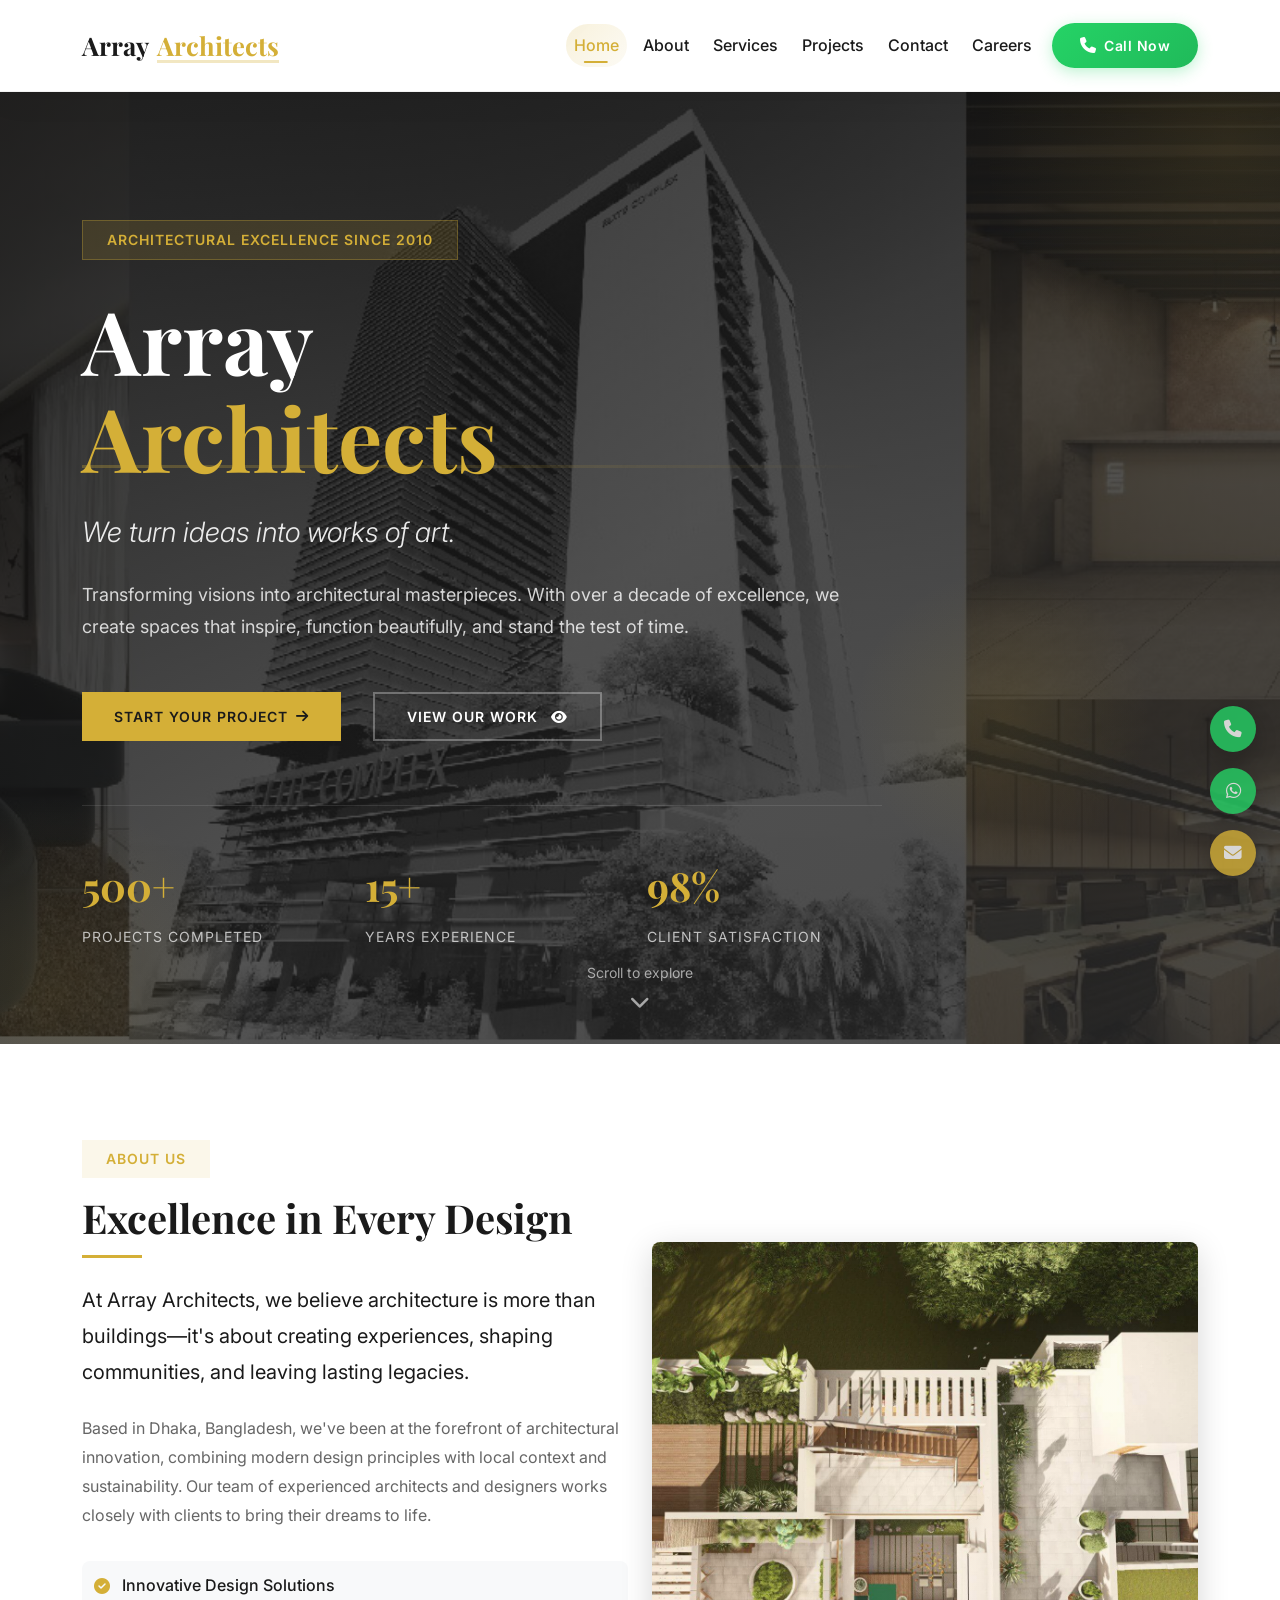
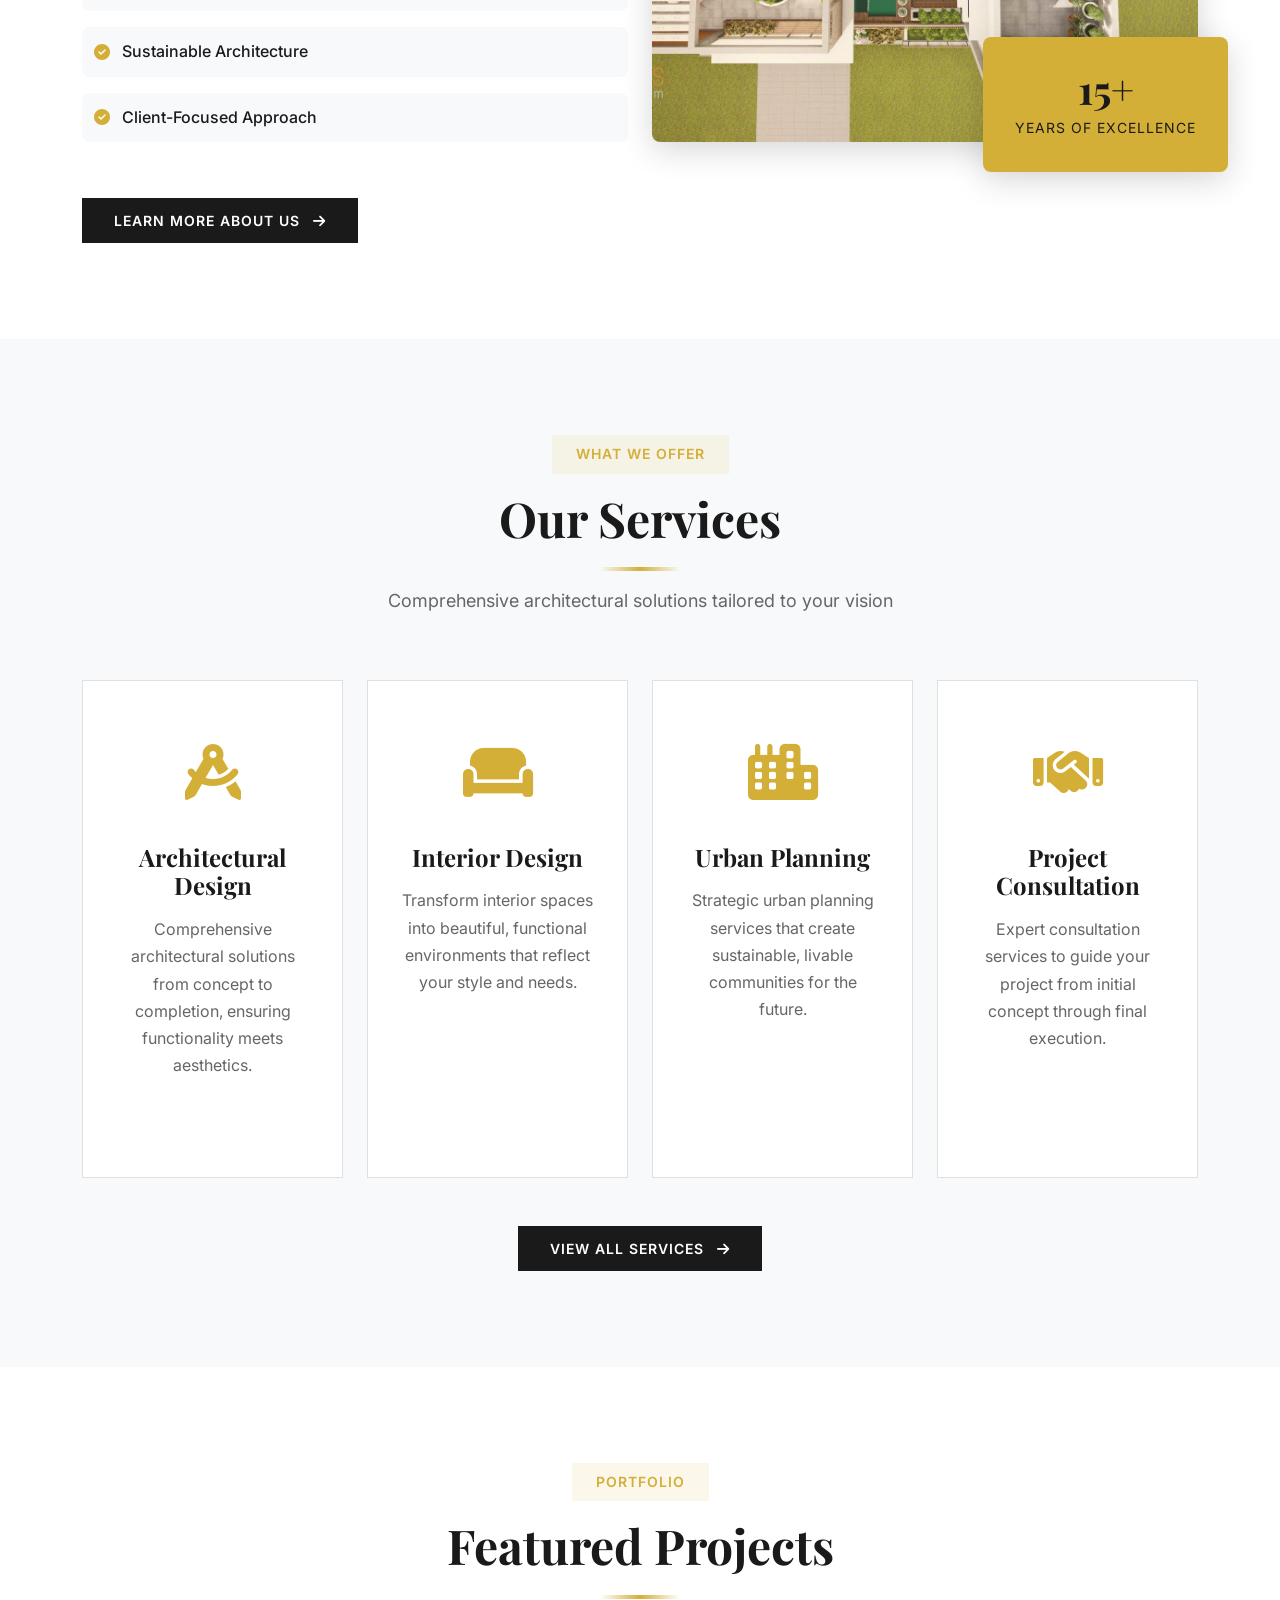
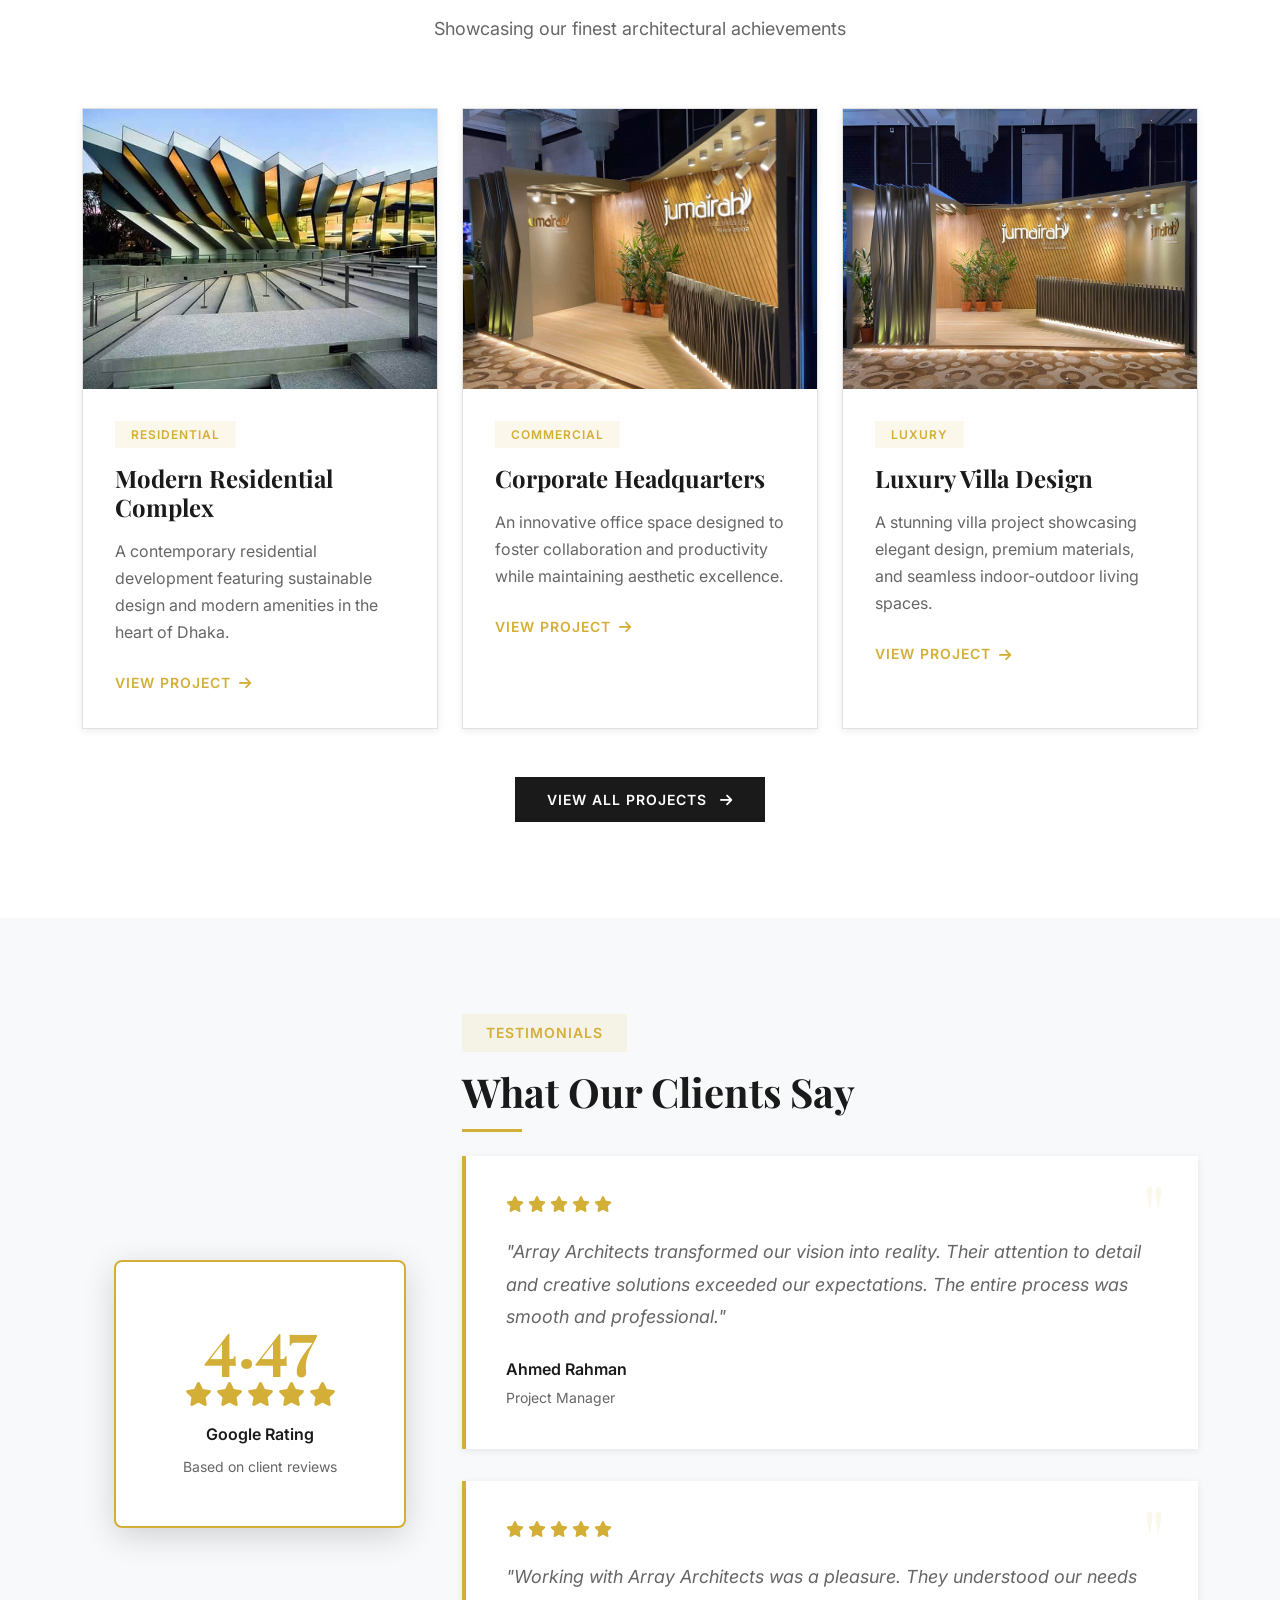
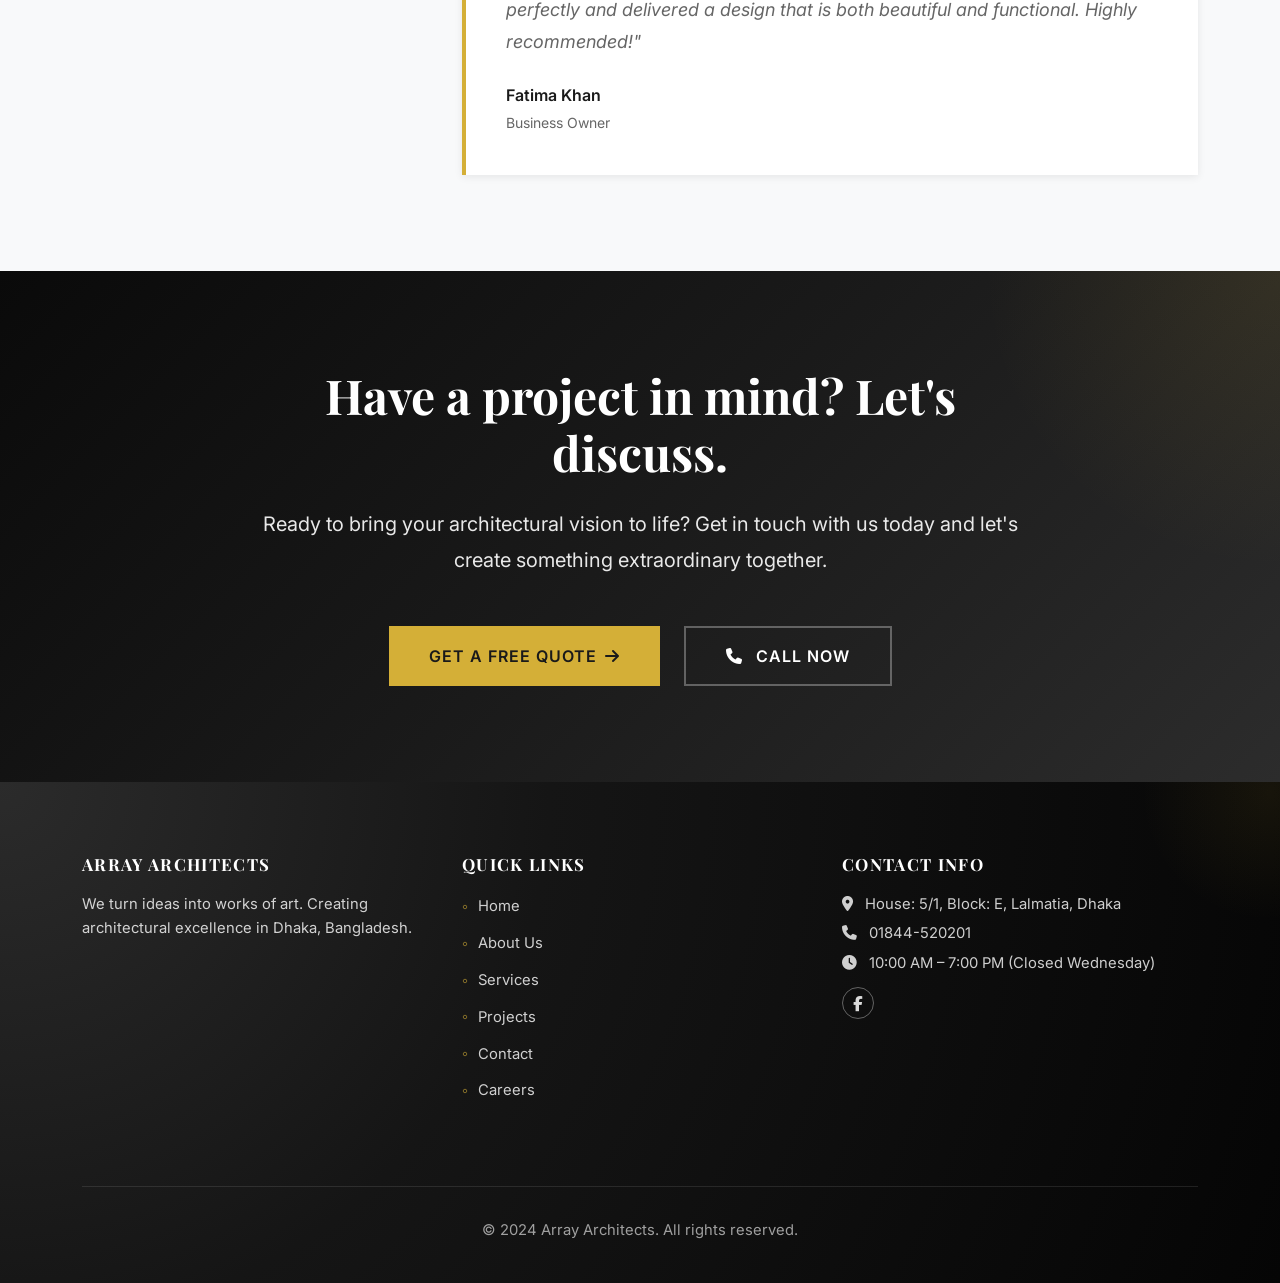
==== commit fb8b3448: "Modification" ====
--- a/index.html
+++ b/index.html
@@ -438,9 +438,9 @@
                     <p><i class="fas fa-map-marker-alt me-2"></i> House: 5/1, Block: E, Lalmatia, Dhaka</p>
                     <p><i class="fas fa-phone me-2"></i> <a href="tel:+8801844520201">01844-520201</a></p>
                     <p><i class="fas fa-clock me-2"></i> 10:00 AM – 7:00 PM (Closed Wednesday)</p>
-                    <div class="mt-3">
-                        <a href="https://www.facebook.com/arrayarchitectsbd/" target="_blank" rel="noopener noreferrer" class="me-3" style="color: rgba(255, 255, 255, 0.8); font-size: 1.5rem; transition: var(--transition);" title="Facebook">
-                            <i class="fab fa-facebook"></i>
+                    <div class="footer-social">
+                        <a href="https://www.facebook.com/arrayarchitectsbd/" target="_blank" rel="noopener noreferrer" title="Facebook">
+                            <i class="fab fa-facebook-f"></i>
                         </a>
                     </div>
                 </div>
--- a/assets/css/style.css
+++ b/assets/css/style.css
@@ -159,9 +159,9 @@
 
 /* ===== NAVBAR ===== */
 .navbar {
-    background: rgba(255, 255, 255, 0.98);
-    backdrop-filter: blur(10px);
-    box-shadow: 0 2px 20px rgba(0, 0, 0, 0.05);
+    background: rgba(255, 255, 255, 0.96);
+    backdrop-filter: blur(18px);
+    box-shadow: 0 8px 30px rgba(0, 0, 0, 0.06);
     padding: 1.25rem 0;
     position: sticky;
     top: 0;
@@ -171,13 +171,13 @@
 }
 
 .navbar.scrolled {
-    box-shadow: 0 4px 30px rgba(0, 0, 0, 0.1);
+    box-shadow: 0 10px 40px rgba(0, 0, 0, 0.12);
     padding: 0.75rem 0;
 }
 
 .navbar-brand {
     font-family: var(--font-heading);
-    font-size: 1.75rem;
+    font-size: 1.6rem;
     font-weight: 700;
     color: var(--text-dark);
     display: flex;
@@ -187,7 +187,7 @@
 }
 
 .navbar-brand:hover {
-    transform: translateY(-2px);
+    transform: translateY(-2px) scale(1.01);
 }
 
 .brand-text {
@@ -205,7 +205,7 @@
     bottom: 0.1em;
     left: 0;
     width: 100%;
-    height: 2px;
+    height: 3px;
     background: var(--accent-color);
     opacity: 0.3;
 }
@@ -218,10 +218,10 @@
     color: var(--text-dark);
     font-weight: 500;
     margin: 0 0.25rem;
-    padding: 0.625rem 1.25rem;
-    transition: var(--transition);
-    position: relative;
-    border-radius: 6px;
+    padding: 0.55rem 1.25rem;
+    transition: var(--transition);
+    position: relative;
+    border-radius: 999px;
     display: flex;
     align-items: center;
 }
@@ -238,8 +238,8 @@
     left: 0;
     right: 0;
     bottom: 0;
-    background: rgba(212, 175, 55, 0.1);
-    border-radius: 6px;
+    background: linear-gradient(135deg, rgba(212, 175, 55, 0.18), rgba(212, 175, 55, 0.05));
+    border-radius: 999px;
     transform: scale(0);
     transition: var(--transition);
     z-index: 0;
@@ -261,7 +261,7 @@
     bottom: 0.25rem;
     left: 50%;
     transform: translateX(-50%) scaleX(0);
-    width: 60%;
+    width: 40%;
     height: 2px;
     background: var(--accent-color);
     transition: var(--transition);
@@ -275,7 +275,7 @@
 
 .navbar-toggler {
     border: none;
-    padding: 0.5rem;
+    padding: 0.4rem 0.5rem;
     border-radius: 6px;
     transition: var(--transition);
 }
@@ -1757,8 +1757,8 @@
 /* ===== FLOATING CONTACT WIDGET ===== */
 .floating-contact {
     position: fixed;
-    bottom: 2rem;
-    right: 2rem;
+    bottom: 1.5rem;
+    right: 1.5rem;
     z-index: 999;
     display: flex;
     flex-direction: column;
@@ -1766,15 +1766,15 @@
 }
 
 .floating-btn {
-    width: 60px;
-    height: 60px;
+    width: 46px;
+    height: 46px;
     border-radius: 50%;
     display: flex;
     align-items: center;
     justify-content: center;
     color: var(--text-white);
-    font-size: 1.5rem;
-    box-shadow: var(--shadow-lg);
+    font-size: 1.1rem;
+    box-shadow: 0 10px 25px rgba(0, 0, 0, 0.25);
     transition: var(--transition);
     cursor: pointer;
     border: none;
@@ -1782,8 +1782,8 @@
 }
 
 .floating-btn:hover {
-    transform: scale(1.1);
-    box-shadow: var(--shadow-md);
+    transform: translateY(-3px) scale(1.03);
+    box-shadow: 0 14px 30px rgba(0, 0, 0, 0.3);
 }
 
 .floating-btn.call {
@@ -1800,24 +1800,75 @@
 
 /* ===== FOOTER ===== */
 .footer {
-    background: var(--primary-color);
+    background: radial-gradient(circle at top left, #2b2b2b 0%, #151515 40%, #050505 100%);
     color: var(--text-white);
-    padding: 4rem 0 2rem;
+    padding: 4.5rem 0 2.5rem;
+    position: relative;
+    overflow: hidden;
+}
+
+.footer::before {
+    content: '';
+    position: absolute;
+    top: -120px;
+    right: -120px;
+    width: 260px;
+    height: 260px;
+    border-radius: 50%;
+    background: radial-gradient(circle, rgba(212, 175, 55, 0.16) 0%, transparent 70%);
+    opacity: 0.5;
 }
 
 .footer h5 {
     color: var(--text-white);
-    margin-bottom: 1.5rem;
+    margin-bottom: 1.2rem;
+    font-size: 1.05rem;
+    letter-spacing: 0.08em;
+    text-transform: uppercase;
 }
 
 .footer p,
 .footer a {
     color: rgba(255, 255, 255, 0.8);
-    margin-bottom: 0.5rem;
+    margin-bottom: 0.35rem;
+    font-size: 0.925rem;
 }
 
 .footer a:hover {
     color: var(--accent-color);
+}
+
+.footer ul {
+    padding: 0;
+    margin: 0;
+}
+
+.footer ul li {
+    margin-bottom: 0.35rem;
+}
+
+.footer ul li a {
+    position: relative;
+    padding-left: 1rem;
+    display: inline-flex;
+    align-items: center;
+}
+
+.footer ul li a::before {
+    content: '';
+    position: absolute;
+    left: 0;
+    width: 6px;
+    height: 6px;
+    border-radius: 50%;
+    border: 1px solid rgba(212, 175, 55, 0.8);
+    transform: scale(0.7);
+    transition: var(--transition);
+}
+
+.footer ul li a:hover::before {
+    background: var(--accent-color);
+    transform: scale(1);
 }
 
 .footer-bottom {
@@ -1830,6 +1881,34 @@
 .footer-bottom p {
     margin: 0;
     color: rgba(255, 255, 255, 0.6);
+}
+
+/* Footer social icons */
+.footer .footer-social {
+    display: flex;
+    align-items: center;
+    gap: 0.75rem;
+    margin-top: 0.75rem;
+}
+
+.footer .footer-social a {
+    width: 32px;
+    height: 32px;
+    border-radius: 50%;
+    border: 1px solid rgba(255, 255, 255, 0.35);
+    display: inline-flex;
+    align-items: center;
+    justify-content: center;
+    font-size: 0.95rem;
+    color: rgba(255, 255, 255, 0.85);
+    transition: var(--transition);
+}
+
+.footer .footer-social a:hover {
+    background: var(--accent-color);
+    border-color: var(--accent-color);
+    color: var(--text-dark);
+    transform: translateY(-2px);
 }
 
 /* ===== CTA SECTIONS ===== */
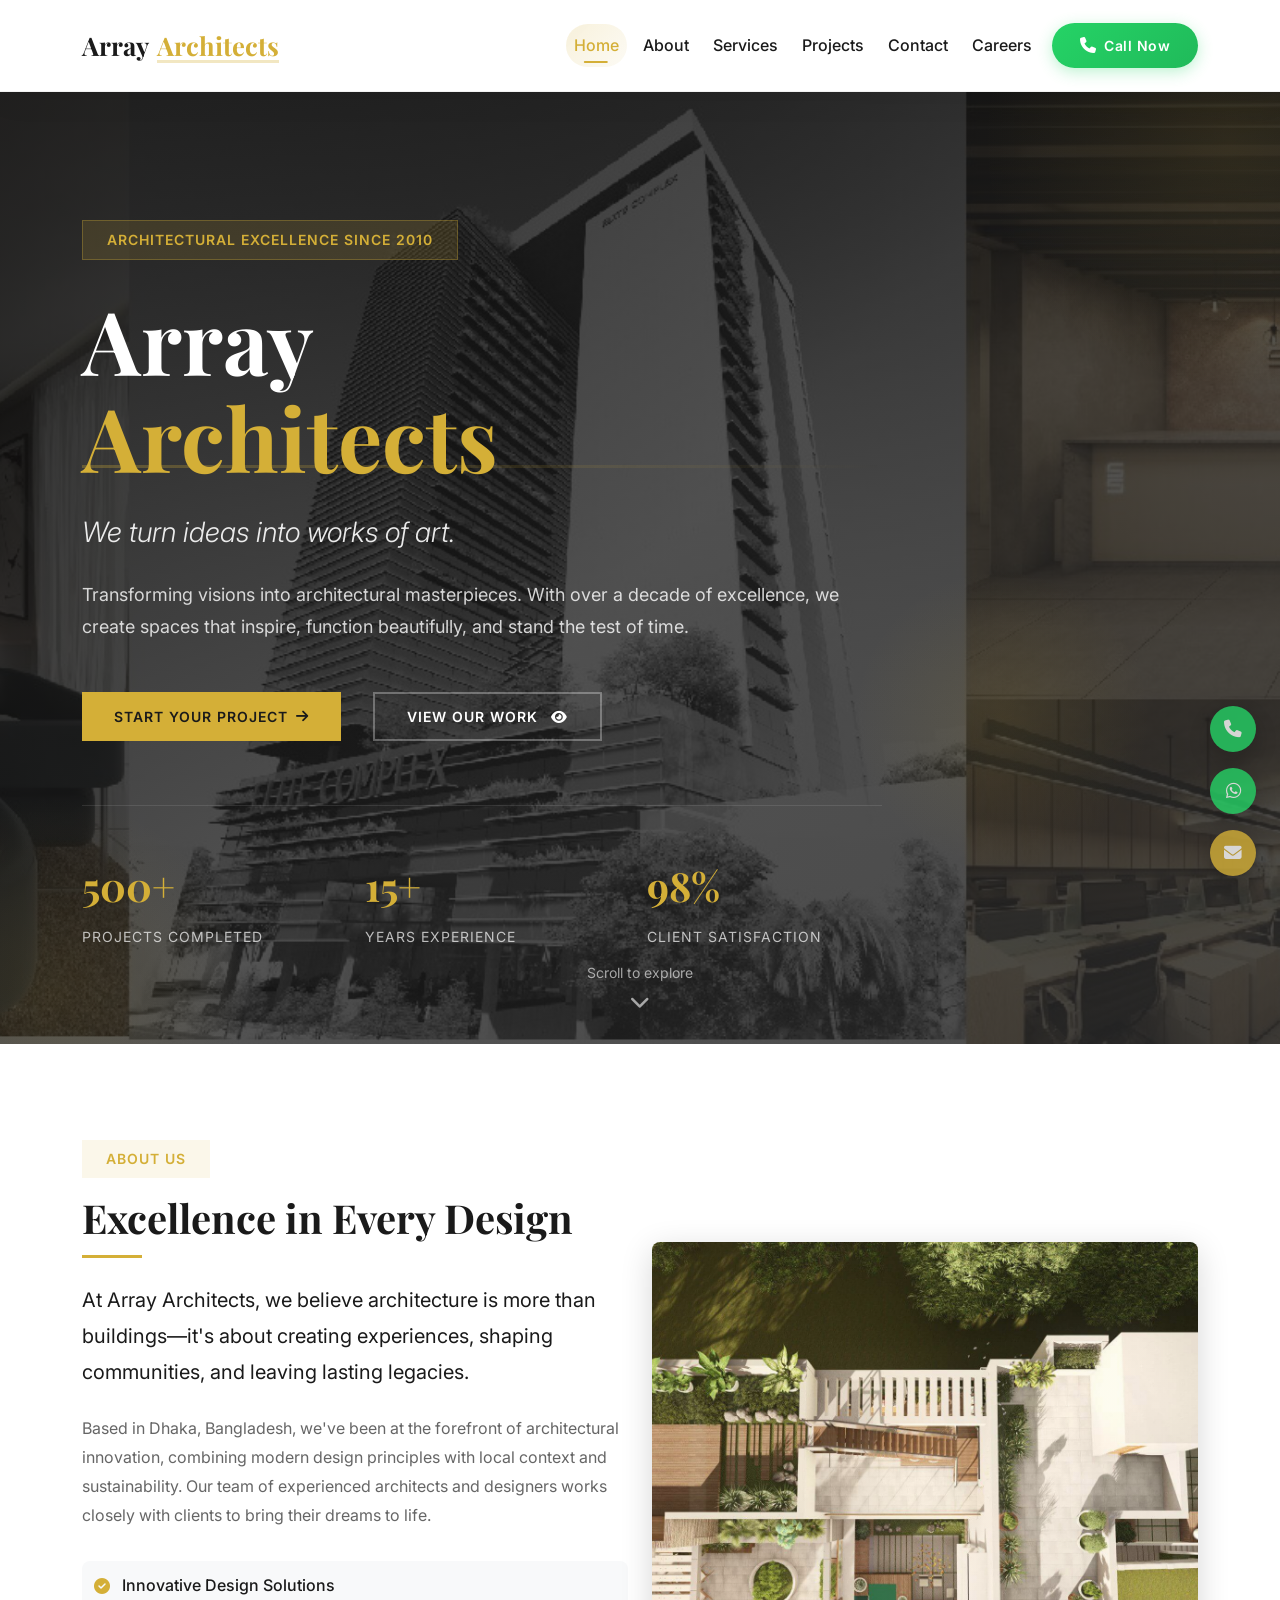
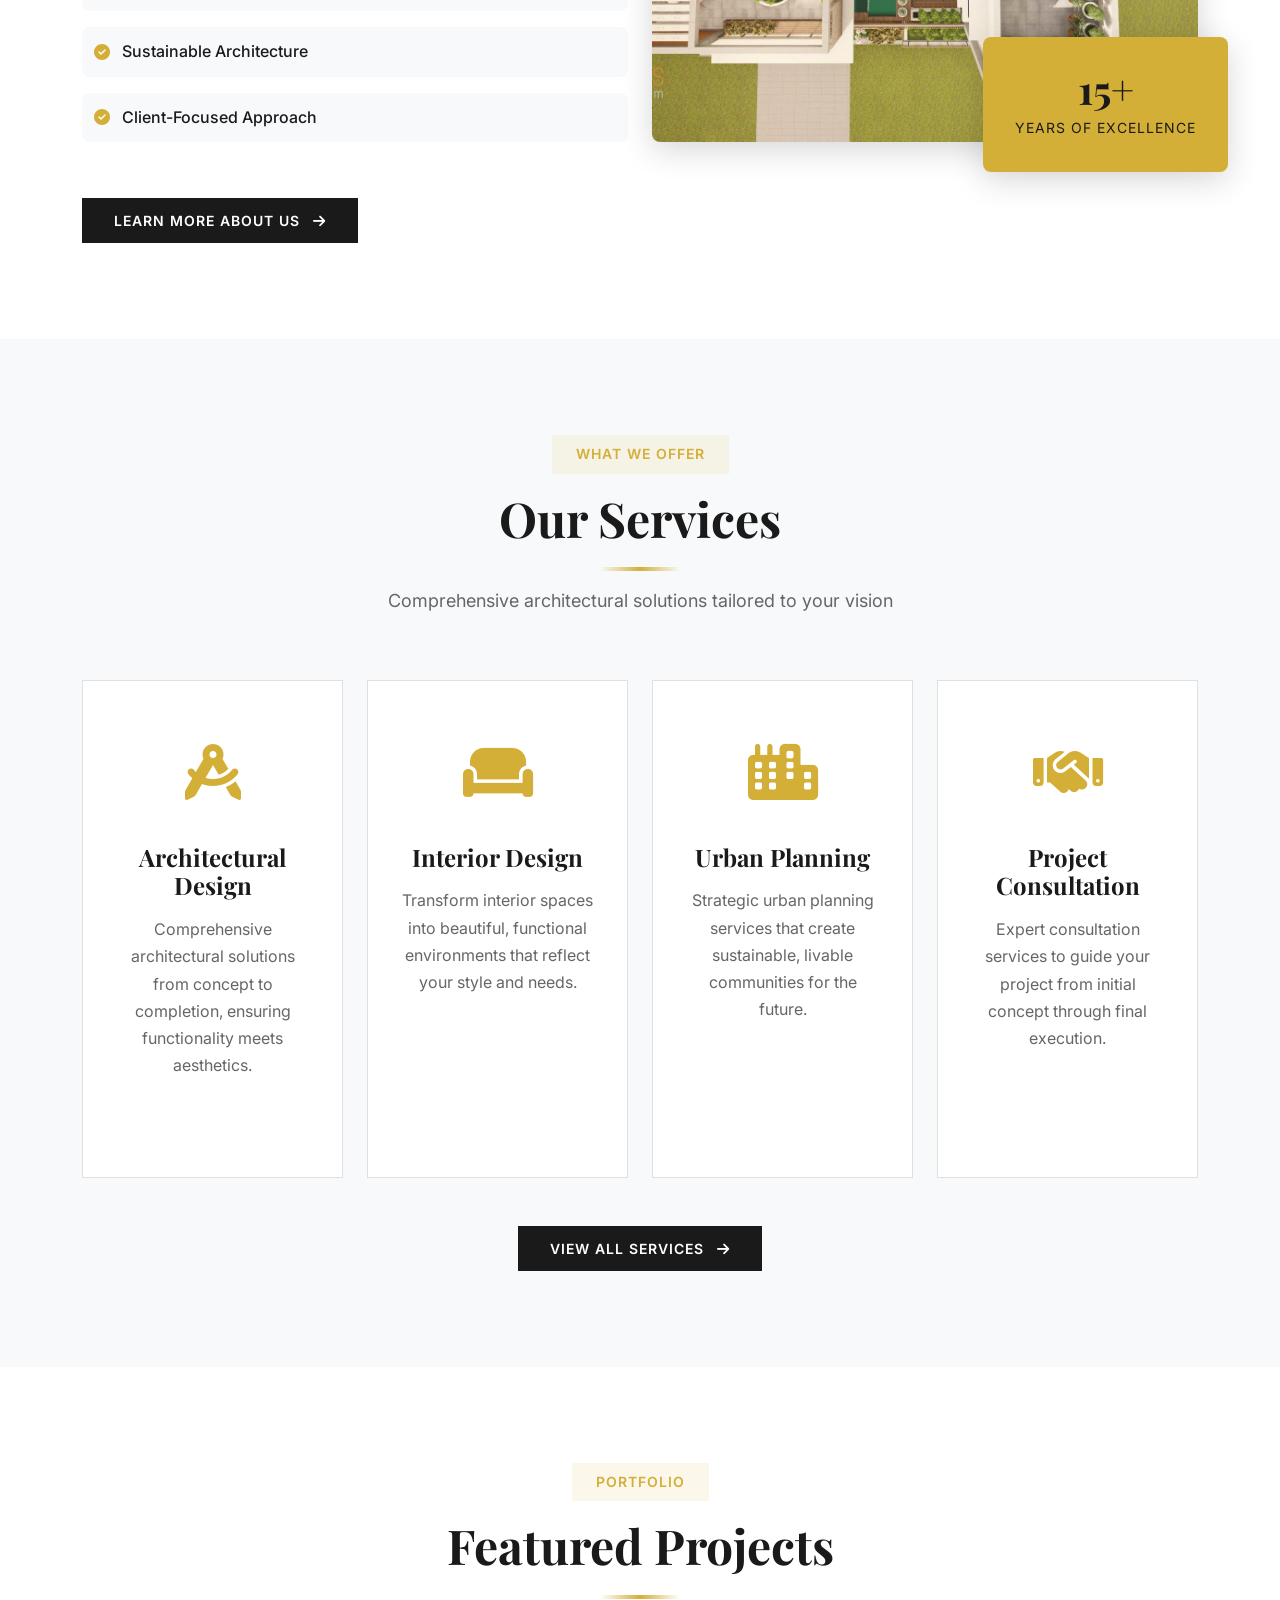
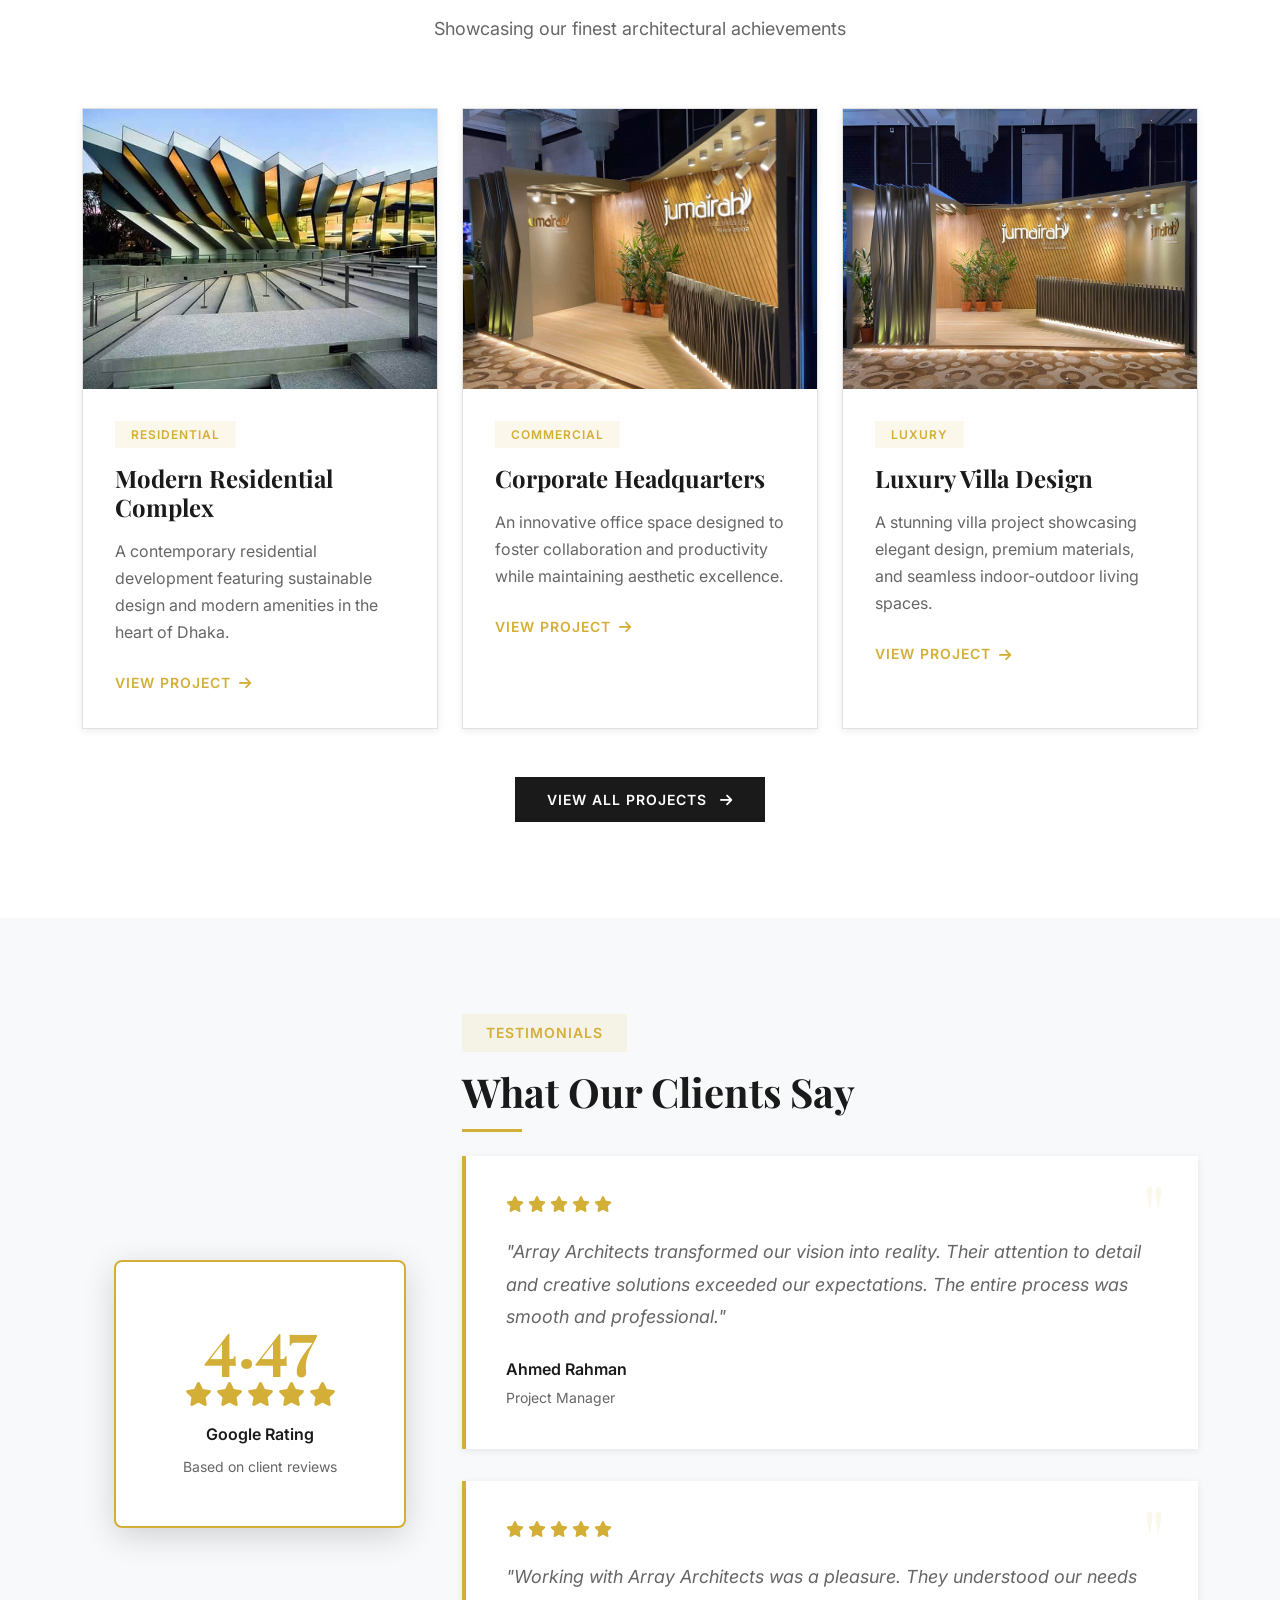
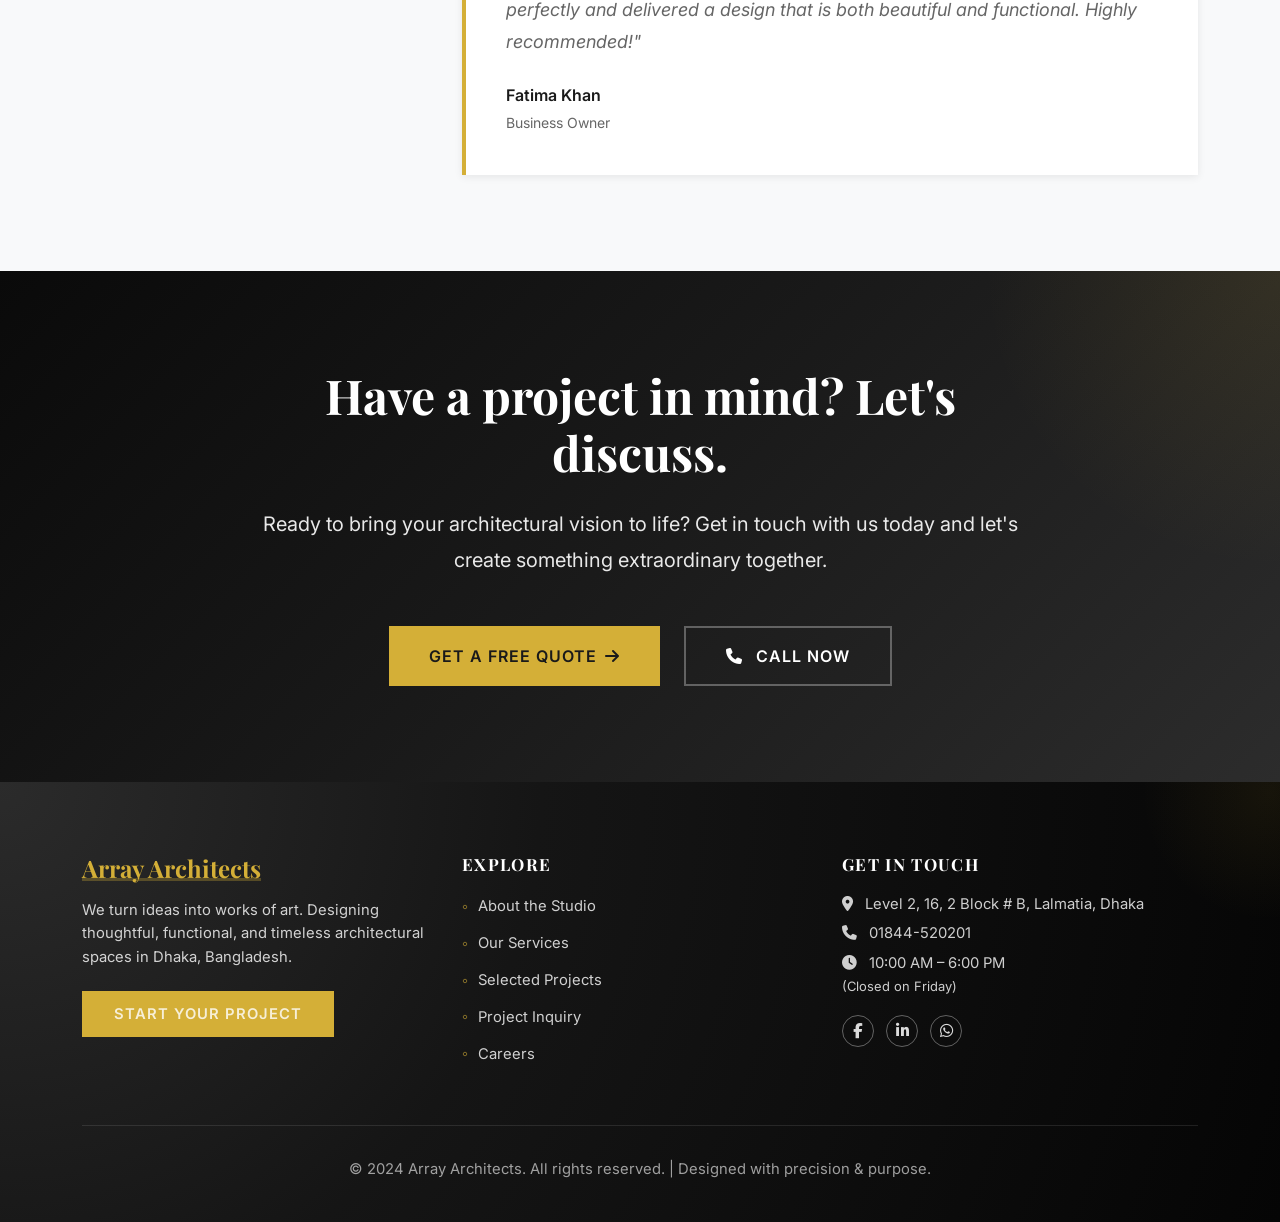
==== commit 4d6586f8: "Modification v2" ====
--- a/index.html
+++ b/index.html
@@ -417,36 +417,86 @@
     <!-- ===== FOOTER ===== -->
     <footer class="footer">
         <div class="container">
-            <div class="row">
-                <div class="col-lg-4 mb-4">
-                    <h5>Array Architects</h5>
-                    <p>We turn ideas into works of art. Creating architectural excellence in Dhaka, Bangladesh.</p>
-                </div>
-                <div class="col-lg-4 mb-4">
-                    <h5>Quick Links</h5>
-                    <ul>
-                        <li><a href="index.html">Home</a></li>
-                        <li><a href="about.html">About Us</a></li>
-                        <li><a href="services.html">Services</a></li>
-                        <li><a href="projects.html">Projects</a></li>
-                        <li><a href="contact.html">Contact</a></li>
+            <div class="row gy-4">
+    
+                <!-- Brand & Philosophy -->
+                <div class="col-lg-4">
+                    <h4 class="footer-brand">
+                         <span class="brand-accent"> Array Architects</span>
+                    </h4>
+                    <p class="footer-text">
+                        We turn ideas into works of art. Designing thoughtful, functional, and timeless architectural spaces in Dhaka, Bangladesh.
+                    </p>
+    
+                    <a href="contact.html" class="btn btn-accent mt-3">
+                        Start Your Project
+                    </a>
+                </div>
+    
+                <!-- Navigation (Rethought Quick Links) -->
+                <div class="col-lg-4">
+                    <h5 class="footer-title">Explore</h5>
+                    <ul class="footer-links">
+                        <li><a href="about.html">About the Studio</a></li>
+                        <li><a href="services.html">Our Services</a></li>
+                        <li><a href="projects.html">Selected Projects</a></li>
+                        <li><a href="contact.html">Project Inquiry</a></li>
                         <li><a href="careers.html">Careers</a></li>
                     </ul>
                 </div>
-                <div class="col-lg-4 mb-4">
-                    <h5>Contact Info</h5>
-                    <p><i class="fas fa-map-marker-alt me-2"></i> House: 5/1, Block: E, Lalmatia, Dhaka</p>
-                    <p><i class="fas fa-phone me-2"></i> <a href="tel:+8801844520201">01844-520201</a></p>
-                    <p><i class="fas fa-clock me-2"></i> 10:00 AM – 7:00 PM (Closed Wednesday)</p>
-                    <div class="footer-social">
-                        <a href="https://www.facebook.com/arrayarchitectsbd/" target="_blank" rel="noopener noreferrer" title="Facebook">
+    
+                <!-- Contact & Social -->
+                <div class="col-lg-4">
+                    <h5 class="footer-title">Get in Touch</h5>
+    
+                    <p>
+                        <i class="fas fa-map-marker-alt me-2"></i>
+                        Level 2, 16, 2 Block # B, Lalmatia, Dhaka
+                    </p>
+    
+                    <p>
+                        <i class="fas fa-phone me-2"></i>
+                        <a href="tel:+8801844520201">01844-520201</a>
+                    </p>
+    
+                    <p>
+                        <i class="fas fa-clock me-2"></i>
+                        10:00 AM – 6:00 PM <br>
+                        <small>(Closed on Friday)</small>
+                    </p>
+    
+                    <div class="footer-social mt-3">
+                        <a href="https://www.facebook.com/arrayarchitectsbd/" 
+                           target="_blank" 
+                           rel="noopener noreferrer" 
+                           title="Facebook">
                             <i class="fab fa-facebook-f"></i>
                         </a>
-                    </div>
-                </div>
-            </div>
+    
+                        <a href="https://www.linkedin.com/company/array-architects/" 
+                           target="_blank" 
+                           rel="noopener noreferrer" 
+                           title="LinkedIn">
+                            <i class="fab fa-linkedin-in"></i>
+                        </a>
+    
+                        <a href="https://wa.me/8801844520201" 
+                           target="_blank" 
+                           title="WhatsApp">
+                            <i class="fab fa-whatsapp"></i>
+                        </a>
+                    </div>
+                </div>
+    
+            </div>
+    
+            <!-- Footer Bottom -->
             <div class="footer-bottom">
-                <p>&copy; 2024 Array Architects. All rights reserved.</p>
+                <p>
+                    &copy; 2024 Array Architects. All rights reserved.  
+                    <span class="footer-separator">|</span>
+                    Designed with precision & purpose.
+                </p>
             </div>
         </div>
     </footer>
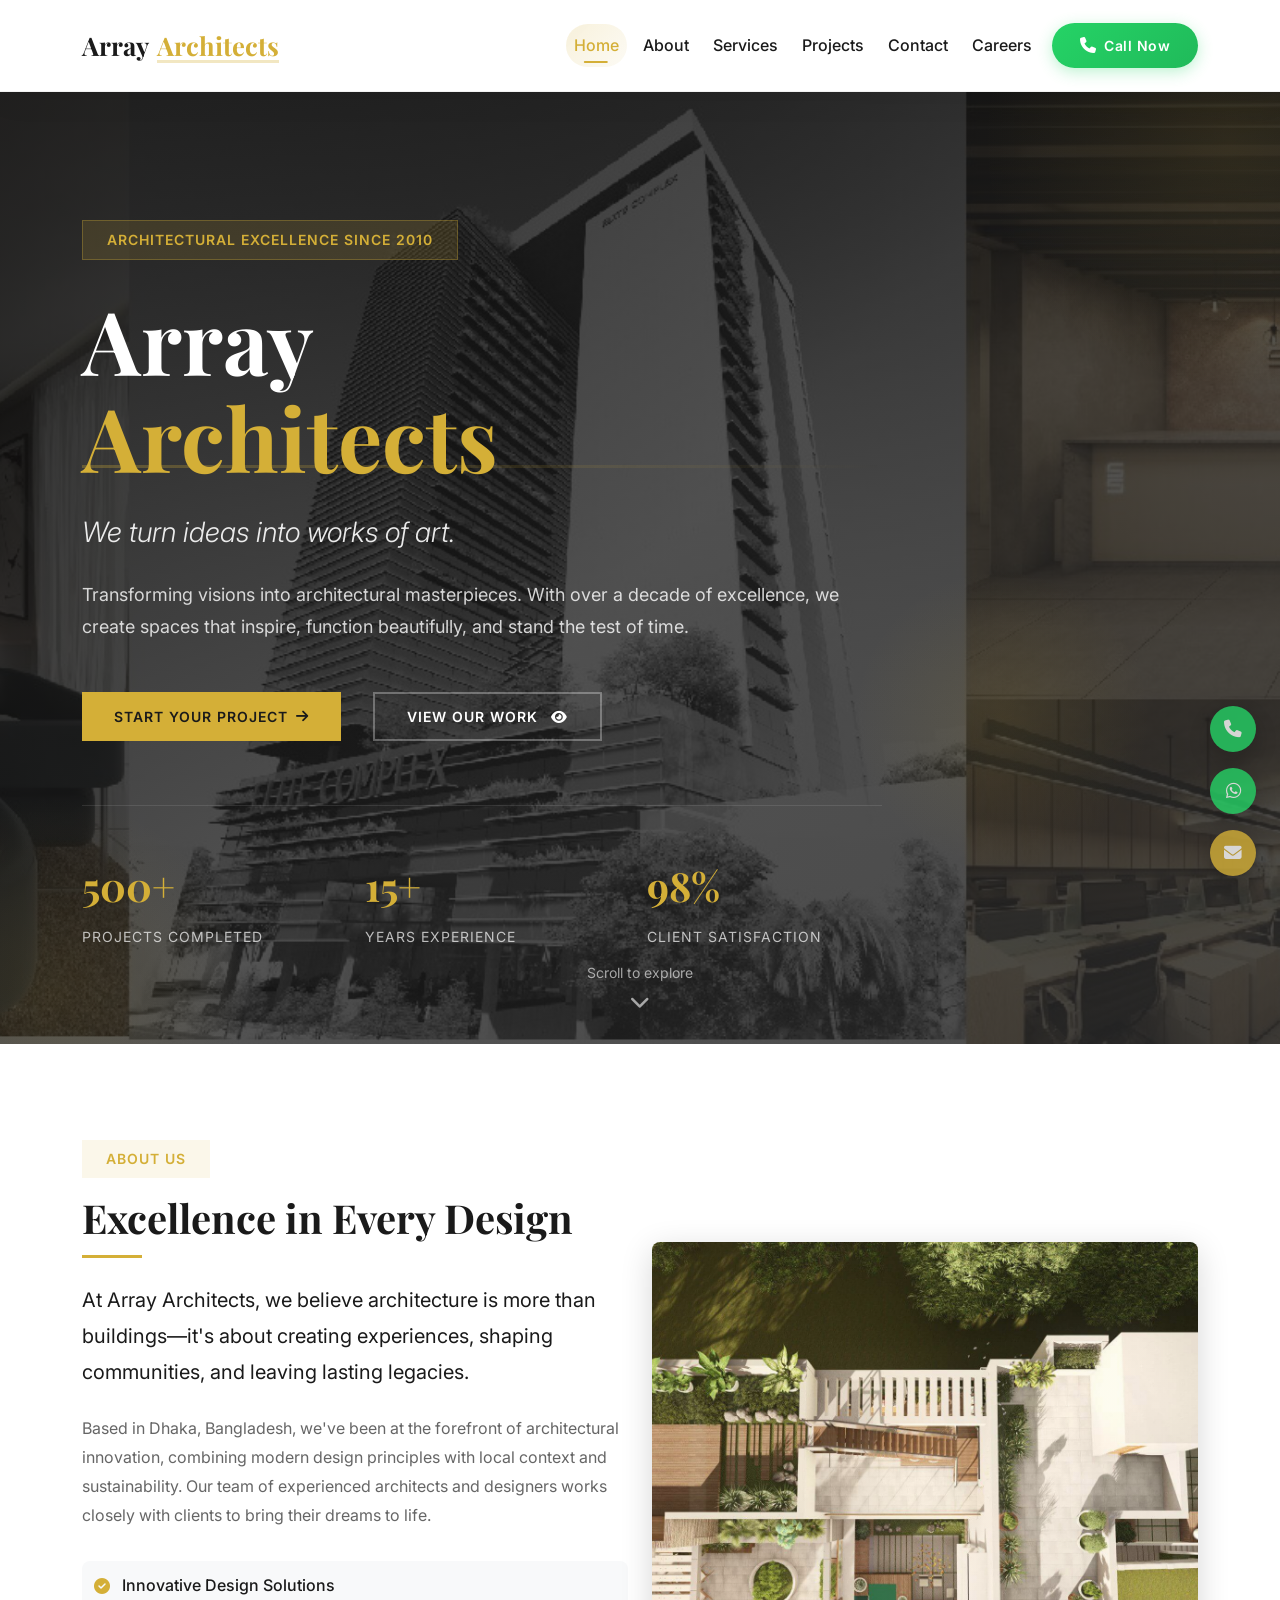
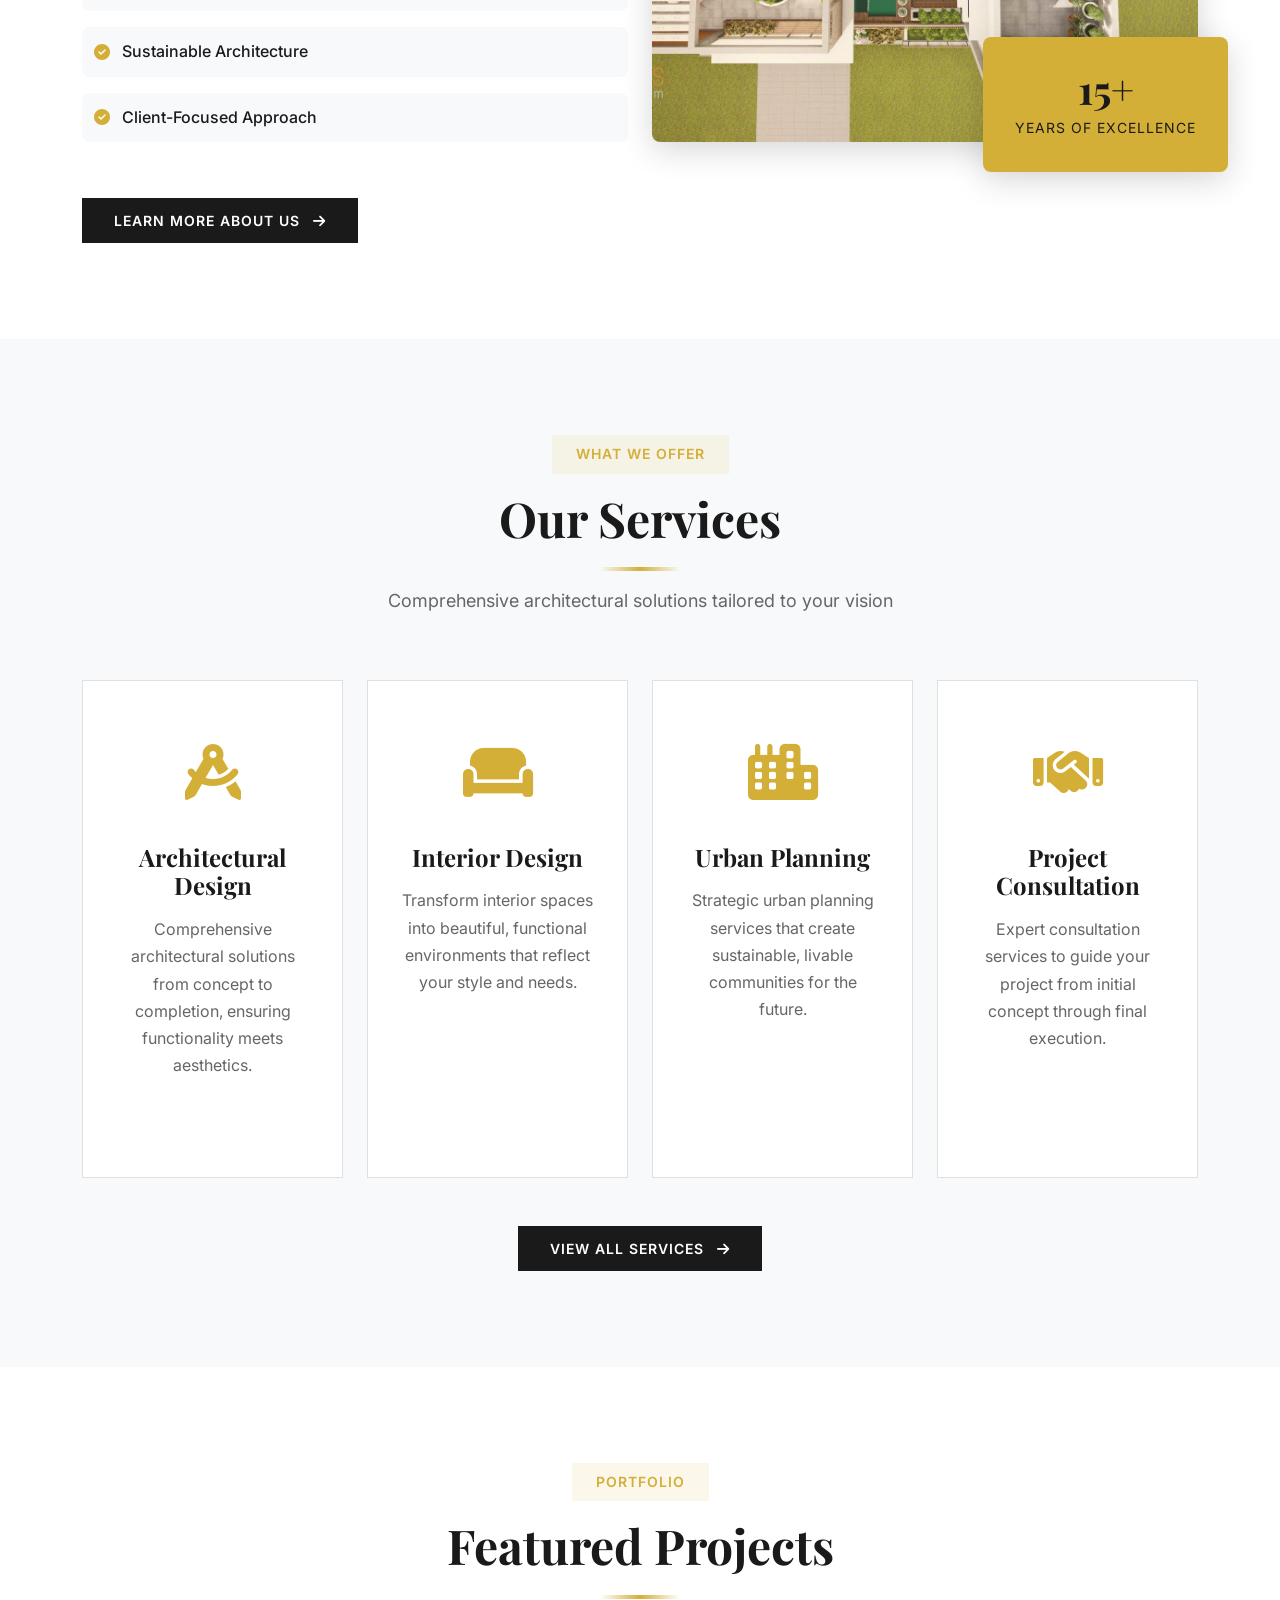
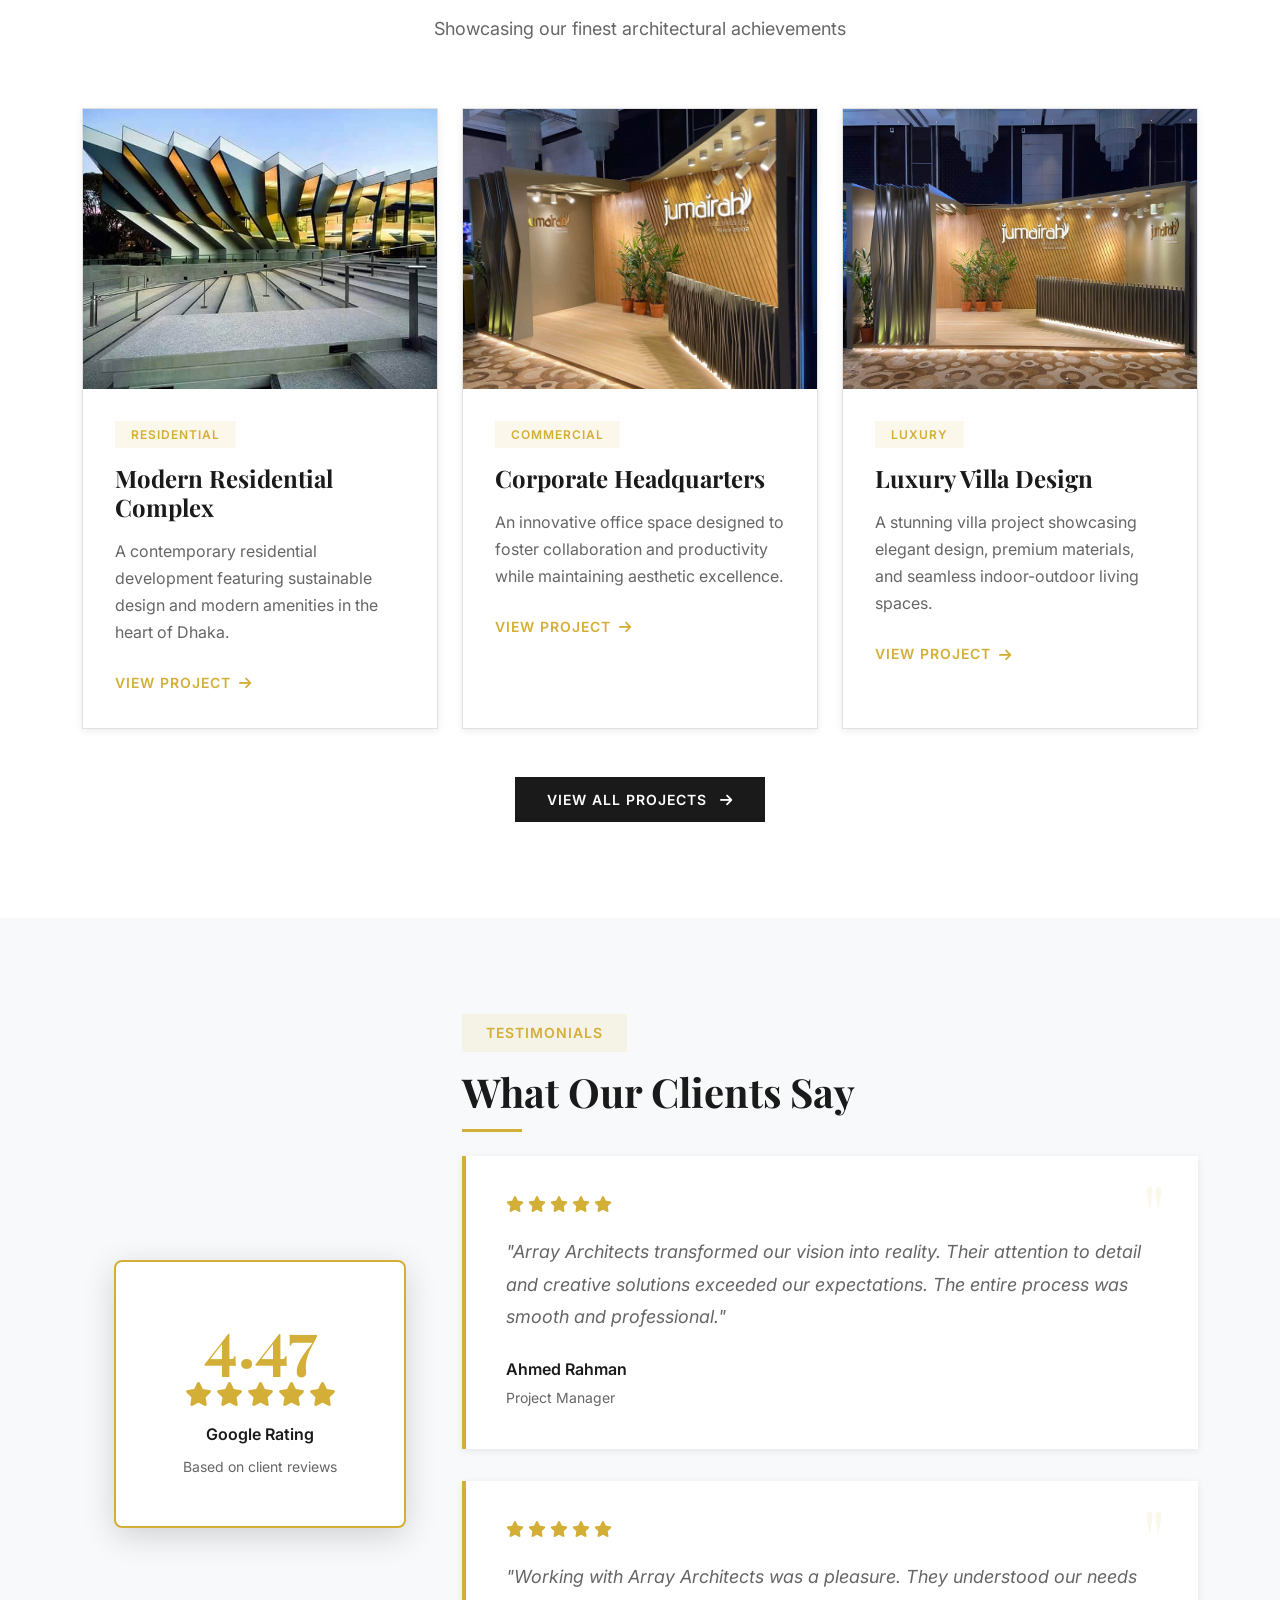
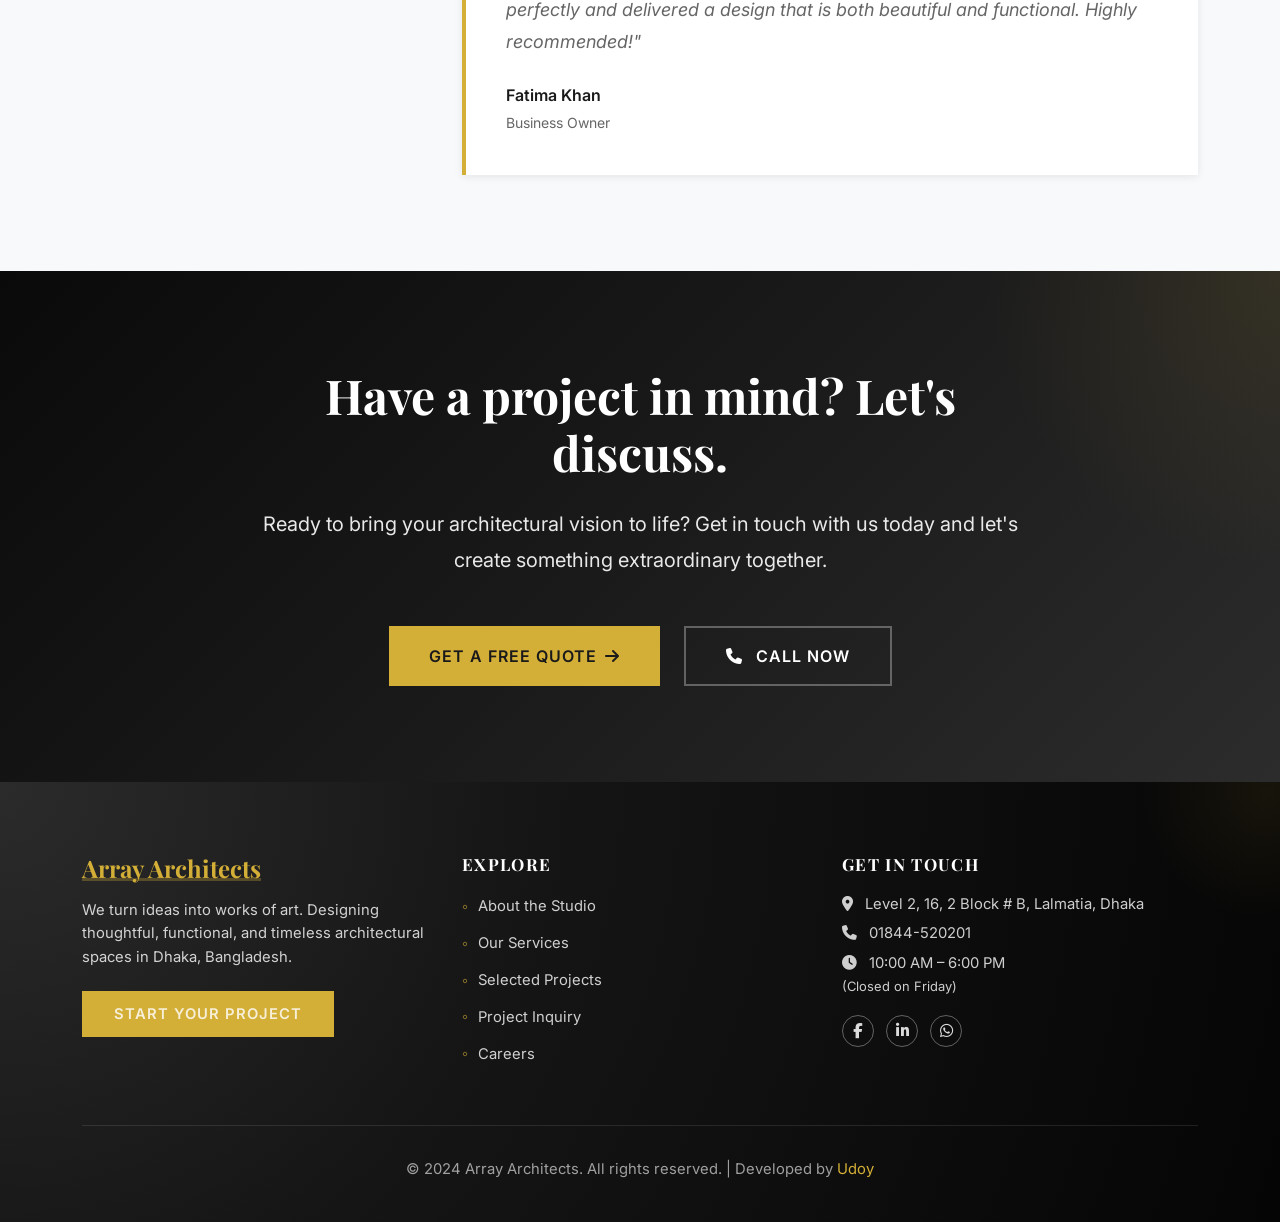
==== commit 1df6ce06: "Add footer credit linking to Udoy's portfolio. Co-authored-by: Cursor <cursoragent@cursor.com>" ====
--- a/index.html
+++ b/index.html
@@ -495,7 +495,7 @@
                 <p>
                     &copy; 2024 Array Architects. All rights reserved.  
                     <span class="footer-separator">|</span>
-                    Designed with precision & purpose.
+                    Developed by <a href="https://udoyweb.netlify.app/" target="_blank" rel="noopener noreferrer">Udoy</a>
                 </p>
             </div>
         </div>
--- a/assets/css/style.css
+++ b/assets/css/style.css
@@ -1883,6 +1883,17 @@
     color: rgba(255, 255, 255, 0.6);
 }
 
+.footer-bottom a {
+    color: var(--accent-color);
+    margin-bottom: 0;
+    text-decoration: none;
+}
+
+.footer-bottom a:hover {
+    color: #e8c547;
+    text-decoration: underline;
+}
+
 /* Footer social icons */
 .footer .footer-social {
     display: flex;
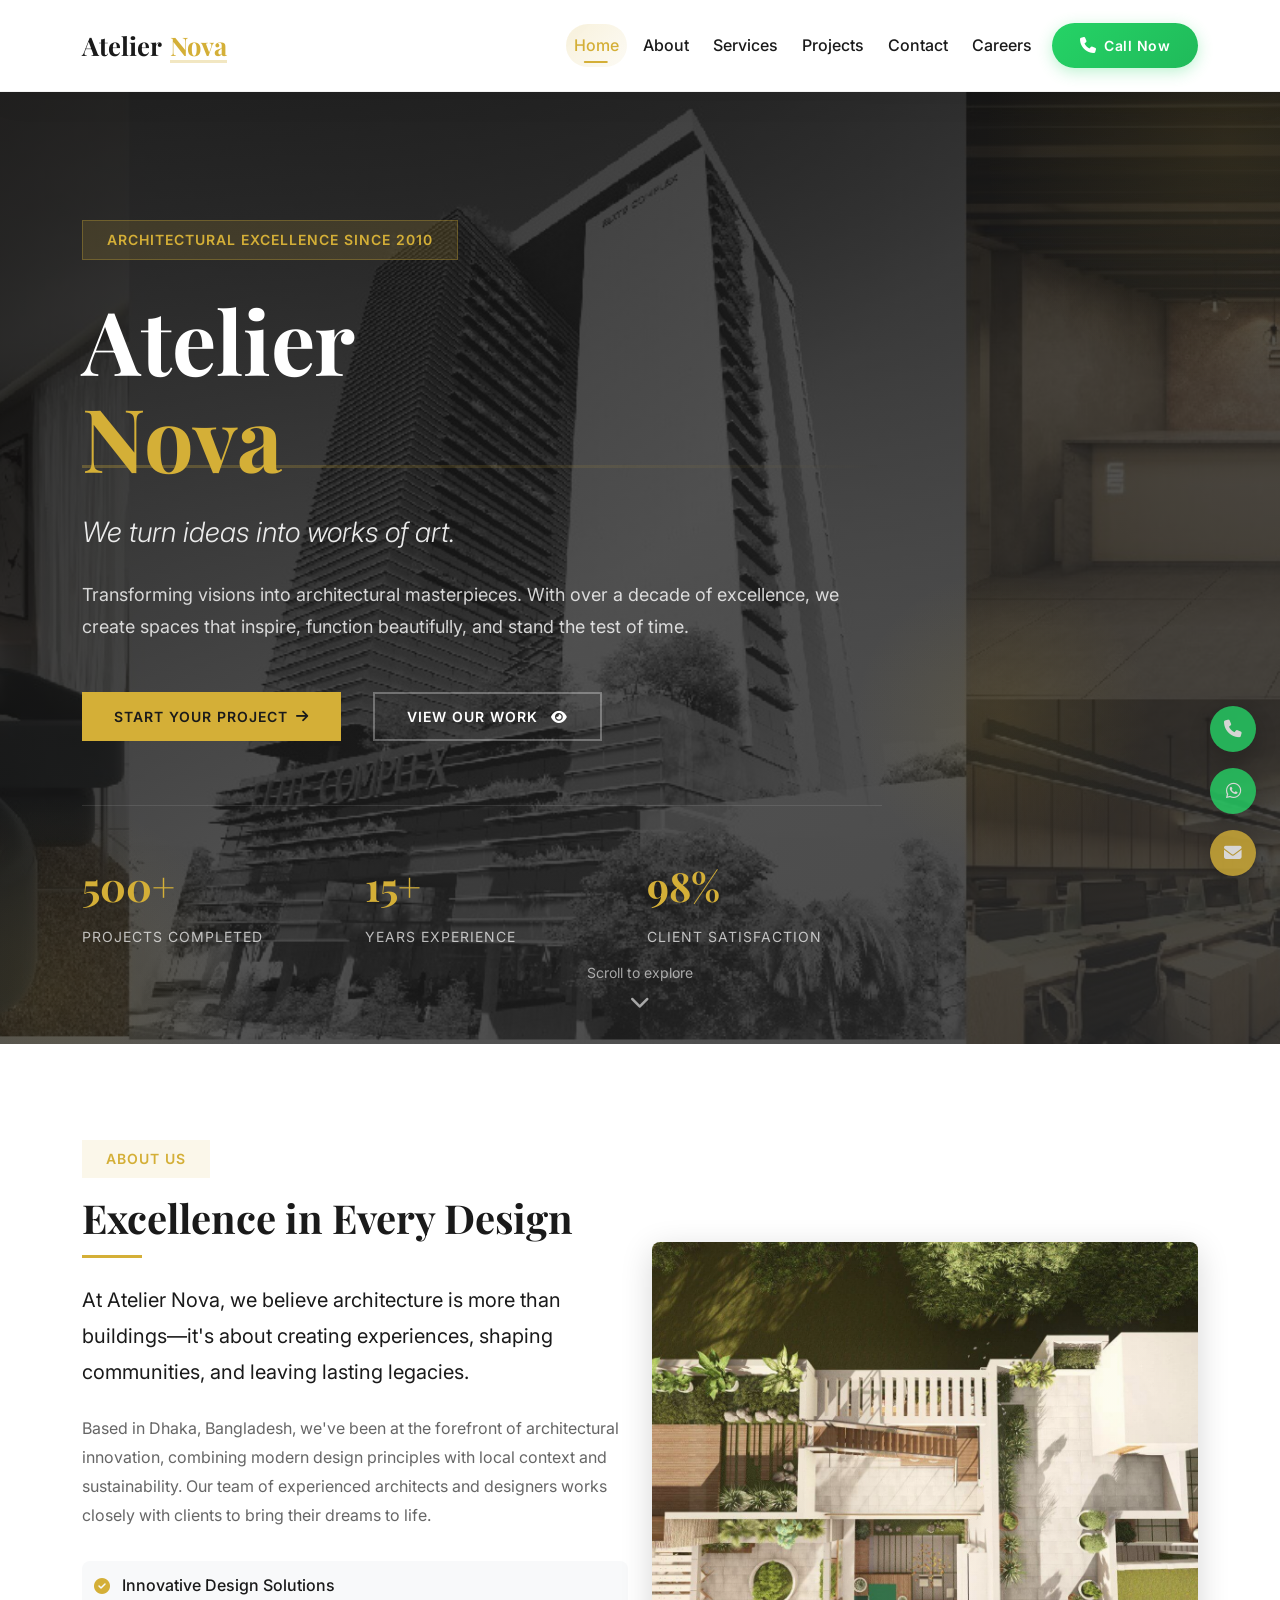
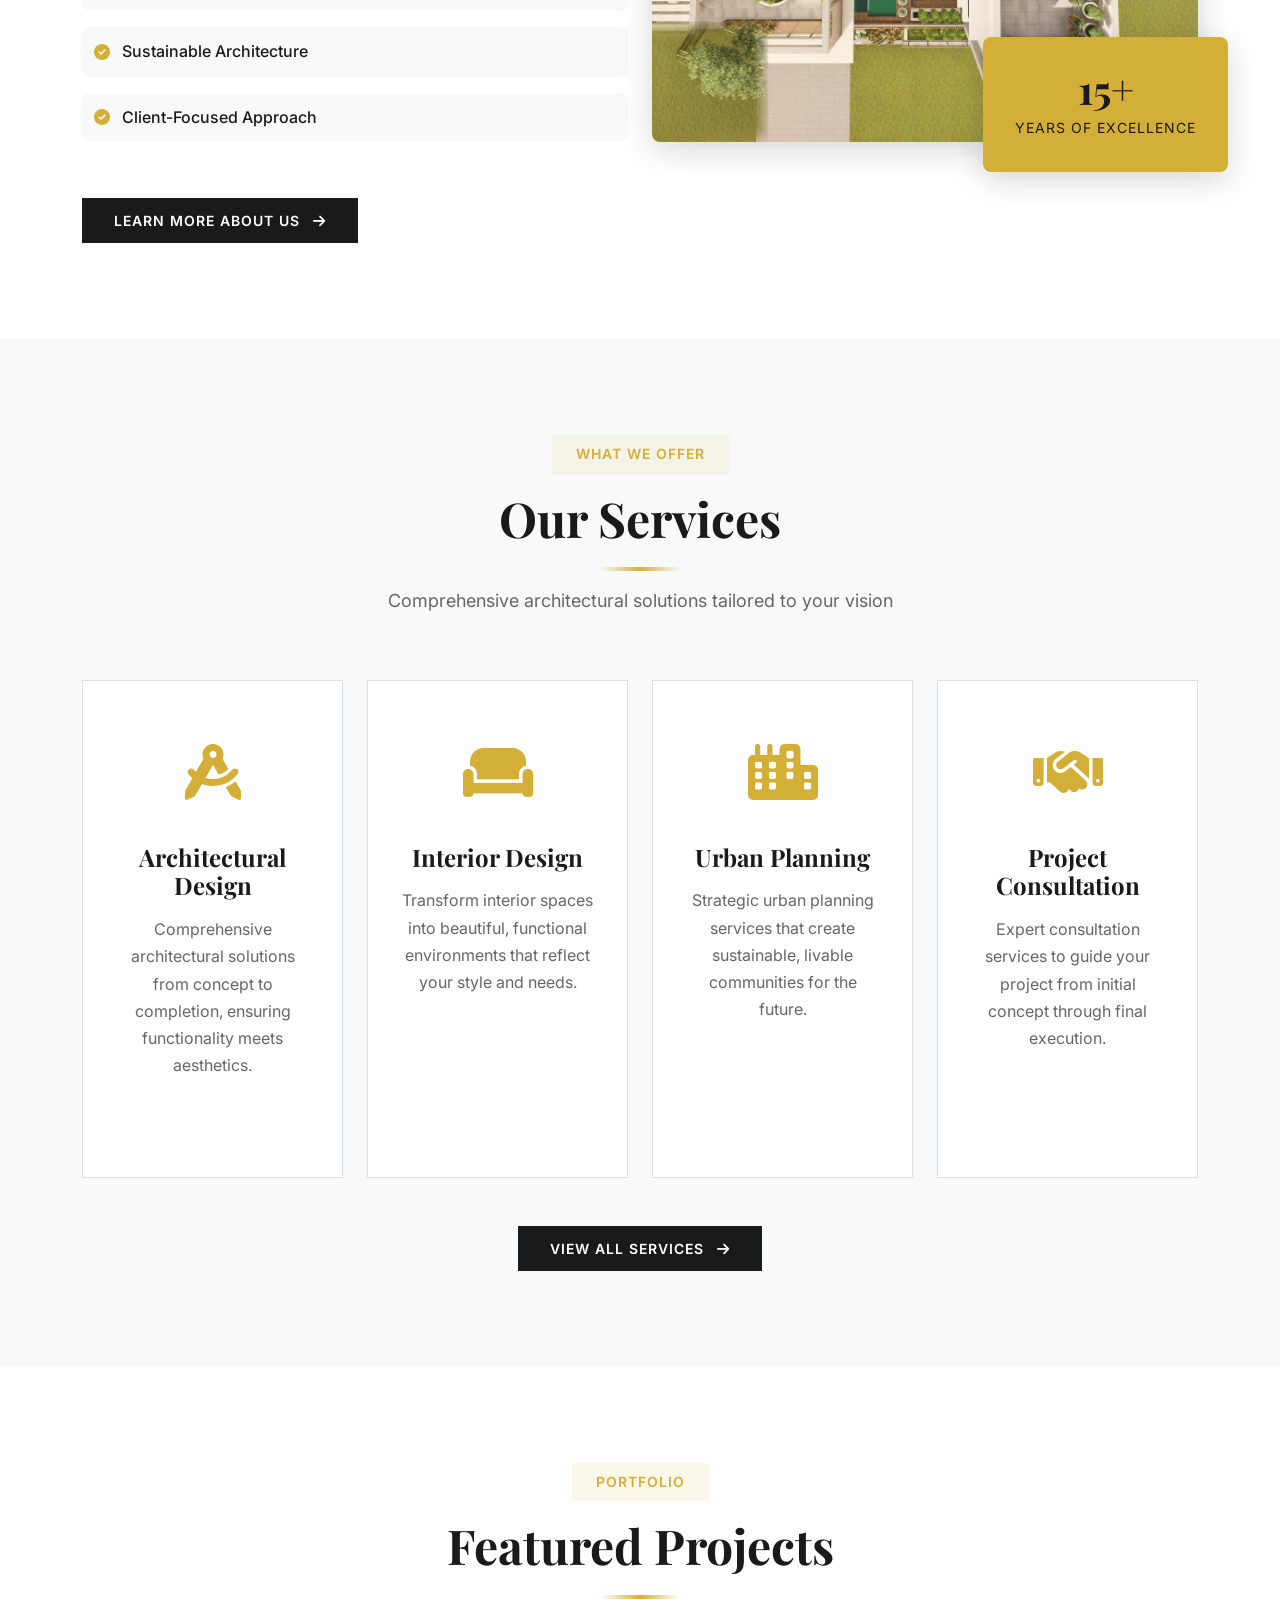
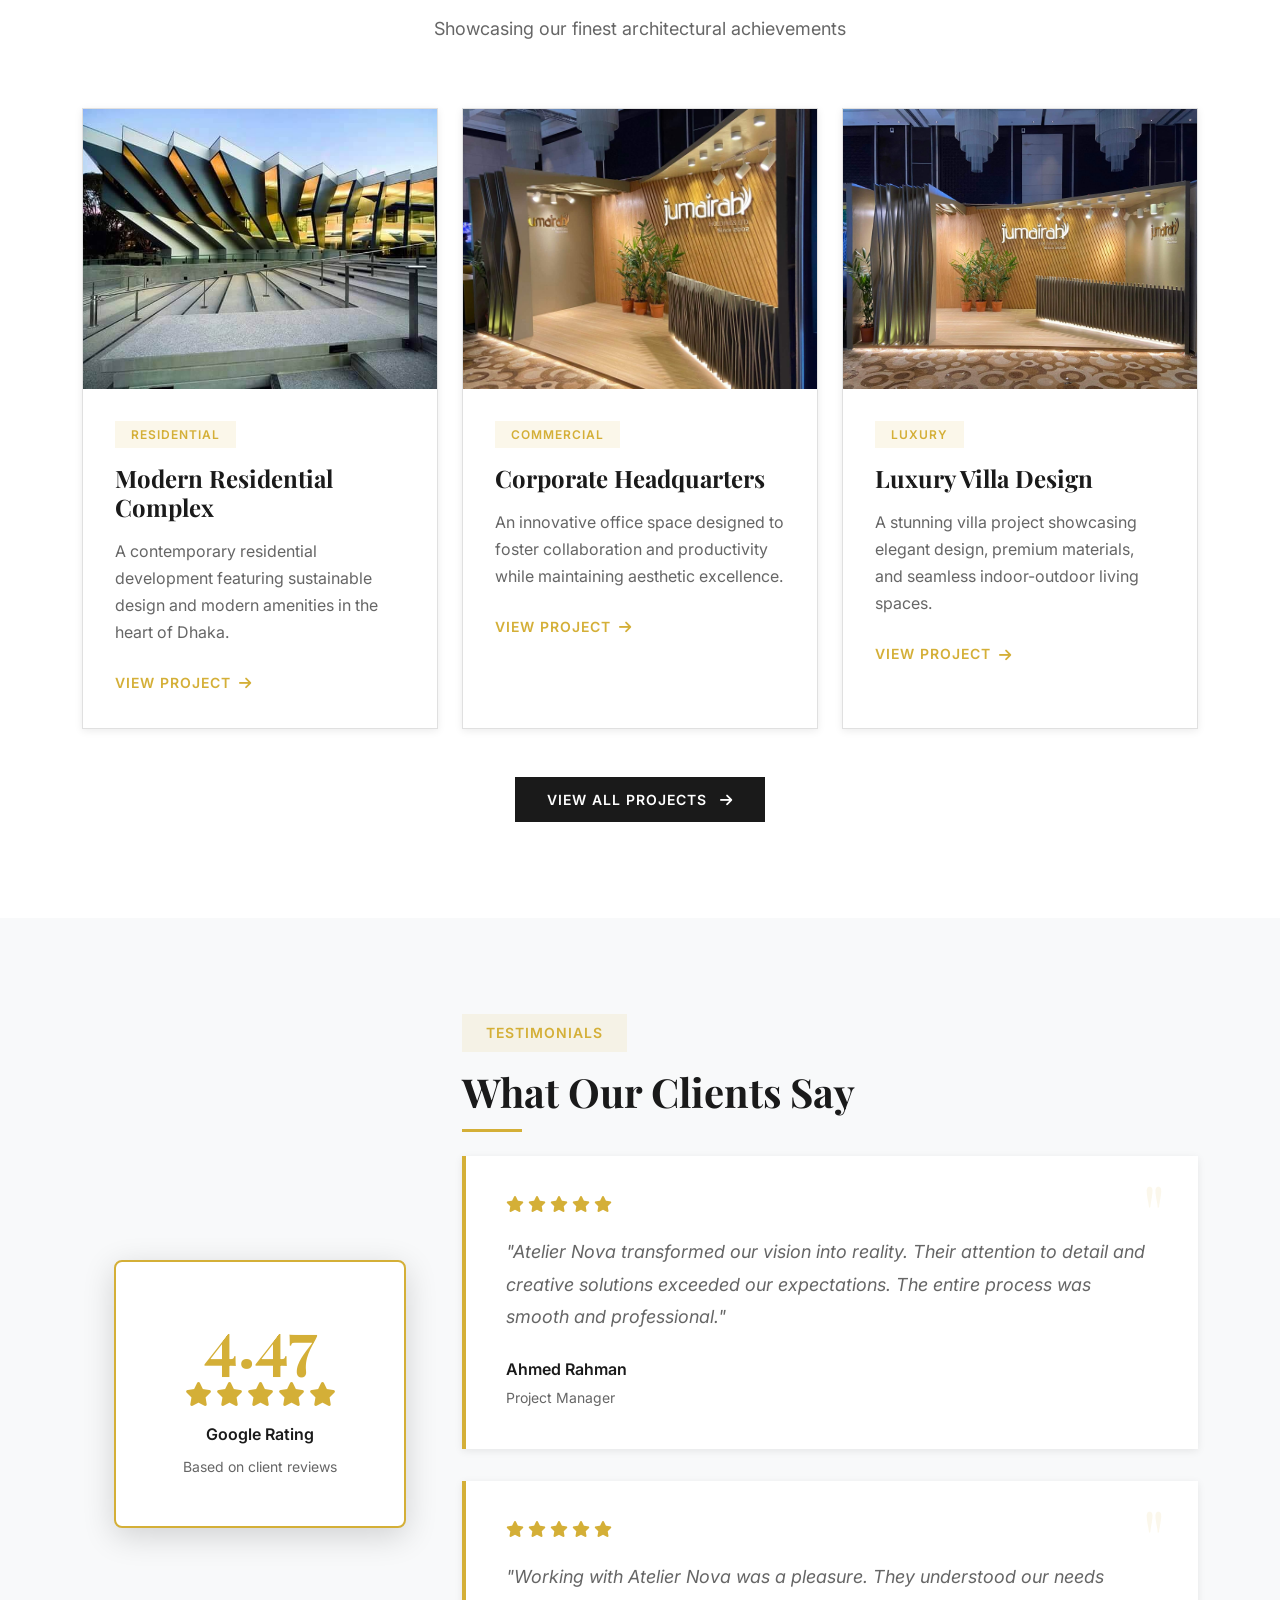
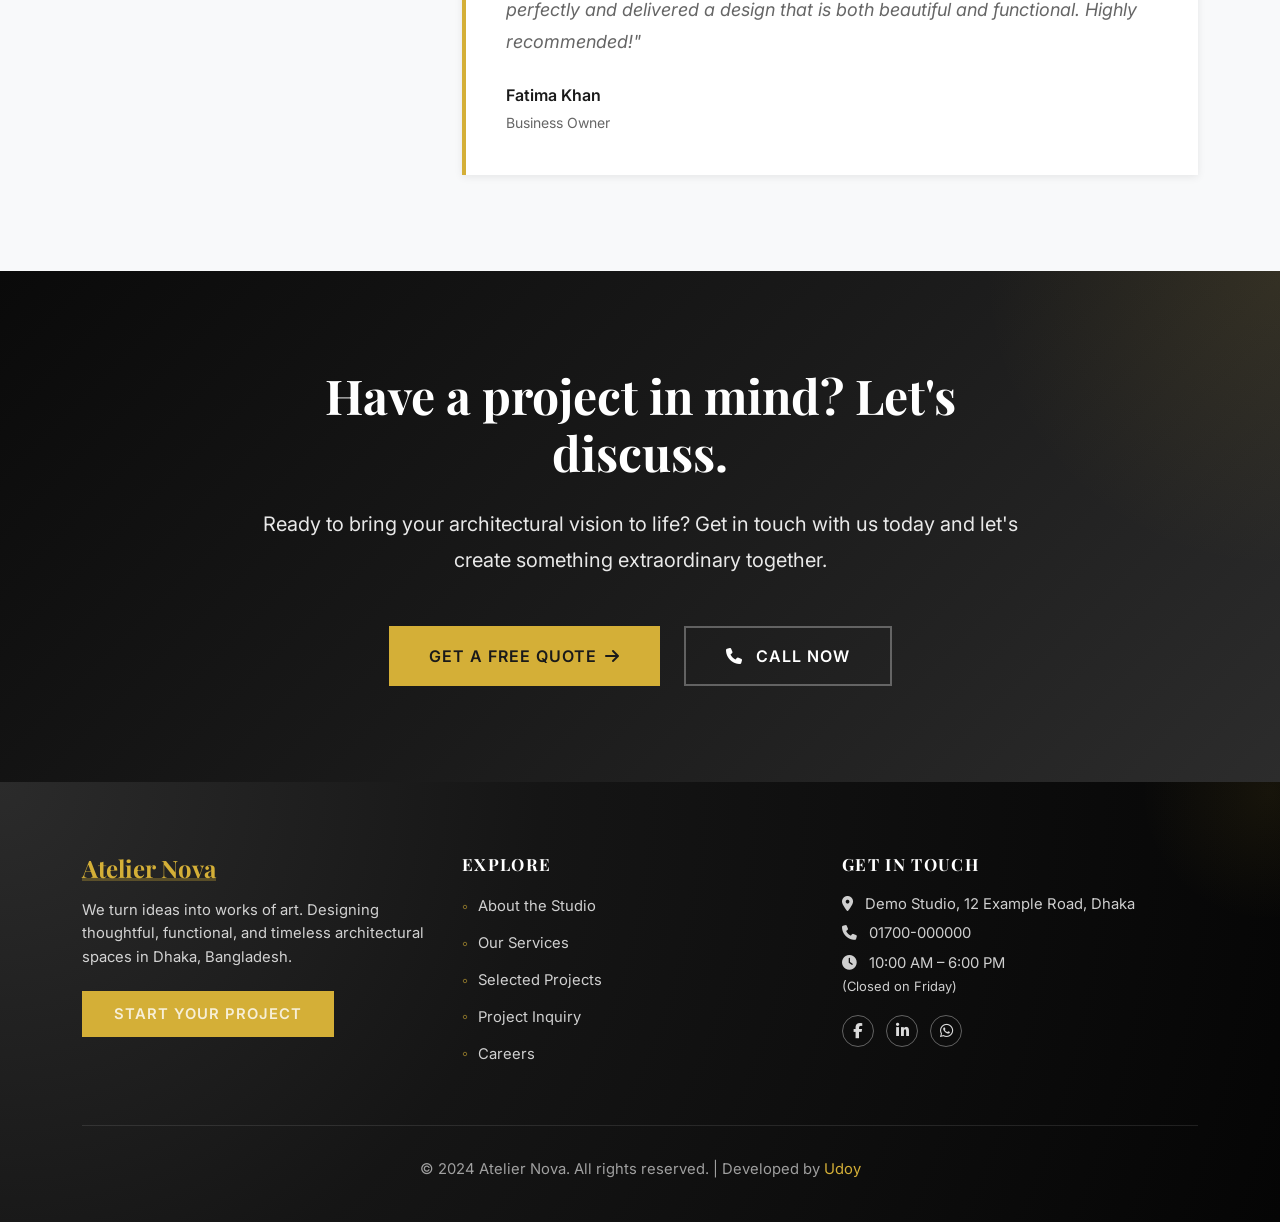
==== commit 2d9a584b: "Rebrand the demo as Atelier Nova with a full admin CMS and cinematic showcase. Placeholder studio de" ====
--- a/index.html
+++ b/index.html
@@ -3,10 +3,10 @@
 <head>
     <meta charset="UTF-8">
     <meta name="viewport" content="width=device-width, initial-scale=1.0">
-    <meta name="description" content="Array Architects - We turn ideas into works of art. Professional architectural design, interior design, and urban planning services in Dhaka, Bangladesh.">
-    <meta name="keywords" content="architecture, interior design, urban planning, Dhaka, Bangladesh, Array Architects">
-    <meta name="author" content="Array Architects">
-    <title>Array Architects - We turn ideas into works of art</title>
+    <meta name="description" content="Atelier Nova - We turn ideas into works of art. Professional architectural design, interior design, and urban planning services in Dhaka, Bangladesh.">
+    <meta name="keywords" content="architecture, interior design, urban planning, Dhaka, Bangladesh, Atelier Nova">
+    <meta name="author" content="Atelier Nova">
+    <title>Atelier Nova - We turn ideas into works of art</title>
     
     <!-- Bootstrap 5 CSS -->
     <link href="https://cdn.jsdelivr.net/npm/bootstrap@5.3.0/dist/css/bootstrap.min.css" rel="stylesheet">
@@ -25,8 +25,8 @@
     <nav class="navbar navbar-expand-lg">
         <div class="container">
             <a class="navbar-brand" href="index.html">
-                <span class="brand-text">Array</span>
-                <span class="brand-accent">Architects</span>
+                <span class="brand-text">Atelier</span>
+                <span class="brand-accent">Nova</span>
             </a>
             <button class="navbar-toggler" type="button" data-bs-toggle="collapse" data-bs-target="#navbarNav" aria-label="Toggle navigation">
                 <span class="navbar-toggler-icon"></span>
@@ -64,7 +64,7 @@
                         </a>
                     </li>
                     <li class="nav-item">
-                        <a class="btn btn-call" href="tel:+8801844520201">
+                        <a class="btn btn-call" href="tel:+8801700000000">
                             <i class="fas fa-phone"></i>
                             <span>Call Now</span>
                         </a>
@@ -90,8 +90,8 @@
                     <span>Architectural Excellence Since 2010</span>
                 </div>
                 <h1 class="hero-title">
-                    <span class="title-line">Array</span>
-                    <span class="title-line accent">Architects</span>
+                    <span class="title-line">Atelier</span>
+                    <span class="title-line accent">Nova</span>
                 </h1>
                 <p class="tagline">We turn ideas into works of art.</p>
                 <p class="hero-description">Transforming visions into architectural masterpieces. With over a decade of excellence, we create spaces that inspire, function beautifully, and stand the test of time.</p>
@@ -134,7 +134,7 @@
                 <div class="col-lg-6">
                     <div class="section-label">About Us</div>
                     <h2 class="section-heading">Excellence in Every Design</h2>
-                    <p class="lead-text">At Array Architects, we believe architecture is more than buildings—it's about creating experiences, shaping communities, and leaving lasting legacies.</p>
+                    <p class="lead-text">At Atelier Nova, we believe architecture is more than buildings—it's about creating experiences, shaping communities, and leaving lasting legacies.</p>
                     <p class="intro-text">Based in Dhaka, Bangladesh, we've been at the forefront of architectural innovation, combining modern design principles with local context and sustainability. Our team of experienced architects and designers works closely with clients to bring their dreams to life.</p>
                     <div class="intro-features">
                         <div class="feature-item">
@@ -158,7 +158,7 @@
                 <div class="col-lg-6">
                     <div class="intro-image-wrapper">
                         <div class="intro-image">
-                            <img src="assets/images/banner2.jpg" alt="Array Architects Excellence">
+                            <img src="assets/images/banner2.jpg" alt="Atelier Nova Excellence">
                             <div class="image-overlay"></div>
                         </div>
                         <div class="intro-badge">
@@ -359,7 +359,7 @@
                                 <i class="fas fa-star"></i>
                                 <i class="fas fa-star"></i>
                             </div>
-                            <p class="testimonial-text">"Array Architects transformed our vision into reality. Their attention to detail and creative solutions exceeded our expectations. The entire process was smooth and professional."</p>
+                            <p class="testimonial-text">"Atelier Nova transformed our vision into reality. Their attention to detail and creative solutions exceeded our expectations. The entire process was smooth and professional."</p>
                             <div class="testimonial-author">
                                 <div class="author-info">
                                     <strong>Ahmed Rahman</strong>
@@ -375,7 +375,7 @@
                                 <i class="fas fa-star"></i>
                                 <i class="fas fa-star"></i>
                             </div>
-                            <p class="testimonial-text">"Working with Array Architects was a pleasure. They understood our needs perfectly and delivered a design that is both beautiful and functional. Highly recommended!"</p>
+                            <p class="testimonial-text">"Working with Atelier Nova was a pleasure. They understood our needs perfectly and delivered a design that is both beautiful and functional. Highly recommended!"</p>
                             <div class="testimonial-author">
                                 <div class="author-info">
                                     <strong>Fatima Khan</strong>
@@ -405,7 +405,7 @@
                         <span>Get a Free Quote</span>
                         <i class="fas fa-arrow-right ms-2"></i>
                     </a>
-                    <a href="tel:+8801844520201" class="btn btn-outline-light btn-large">
+                    <a href="tel:+8801700000000" class="btn btn-outline-light btn-large">
                         <i class="fas fa-phone me-2"></i>
                         <span>Call Now</span>
                     </a>
@@ -422,7 +422,7 @@
                 <!-- Brand & Philosophy -->
                 <div class="col-lg-4">
                     <h4 class="footer-brand">
-                         <span class="brand-accent"> Array Architects</span>
+                         <span class="brand-accent"> Atelier Nova</span>
                     </h4>
                     <p class="footer-text">
                         We turn ideas into works of art. Designing thoughtful, functional, and timeless architectural spaces in Dhaka, Bangladesh.
@@ -451,12 +451,12 @@
     
                     <p>
                         <i class="fas fa-map-marker-alt me-2"></i>
-                        Level 2, 16, 2 Block # B, Lalmatia, Dhaka
+                        Demo Studio, 12 Example Road, Dhaka
                     </p>
     
                     <p>
                         <i class="fas fa-phone me-2"></i>
-                        <a href="tel:+8801844520201">01844-520201</a>
+                        <a href="tel:+8801700000000">01700-000000</a>
                     </p>
     
                     <p>
@@ -466,21 +466,21 @@
                     </p>
     
                     <div class="footer-social mt-3">
-                        <a href="https://www.facebook.com/arrayarchitectsbd/" 
+                        <a href="#" 
                            target="_blank" 
                            rel="noopener noreferrer" 
                            title="Facebook">
                             <i class="fab fa-facebook-f"></i>
                         </a>
     
-                        <a href="https://www.linkedin.com/company/array-architects/" 
+                        <a href="#" 
                            target="_blank" 
                            rel="noopener noreferrer" 
                            title="LinkedIn">
                             <i class="fab fa-linkedin-in"></i>
                         </a>
     
-                        <a href="https://wa.me/8801844520201" 
+                        <a href="https://wa.me/8801700000000" 
                            target="_blank" 
                            title="WhatsApp">
                             <i class="fab fa-whatsapp"></i>
@@ -493,7 +493,7 @@
             <!-- Footer Bottom -->
             <div class="footer-bottom">
                 <p>
-                    &copy; 2024 Array Architects. All rights reserved.  
+                    &copy; 2024 Atelier Nova. All rights reserved.  
                     <span class="footer-separator">|</span>
                     Developed by <a href="https://udoyweb.netlify.app/" target="_blank" rel="noopener noreferrer">Udoy</a>
                 </p>
@@ -503,13 +503,13 @@
 
     <!-- ===== FLOATING CONTACT WIDGET ===== -->
     <div class="floating-contact">
-        <a href="tel:+8801844520201" class="floating-btn call" title="Call Now">
+        <a href="tel:+8801700000000" class="floating-btn call" title="Call Now">
             <i class="fas fa-phone"></i>
         </a>
-        <a href="https://wa.me/8801844520201" target="_blank" class="floating-btn whatsapp" title="WhatsApp">
+        <a href="https://wa.me/8801700000000" target="_blank" class="floating-btn whatsapp" title="WhatsApp">
             <i class="fab fa-whatsapp"></i>
         </a>
-        <a href="mailto:arrayarchitectsbd@gmail.com" class="floating-btn email" title="Email">
+        <a href="mailto:hello@ateliernova.demo" class="floating-btn email" title="Email">
             <i class="fas fa-envelope"></i>
         </a>
     </div>
@@ -518,6 +518,7 @@
     <script src="https://cdn.jsdelivr.net/npm/bootstrap@5.3.0/dist/js/bootstrap.bundle.min.js"></script>
     
     <!-- Custom JS -->
+    <script src="assets/js/cms.js"></script>
     <script src="assets/js/main.js"></script>
 </body>
 </html>
